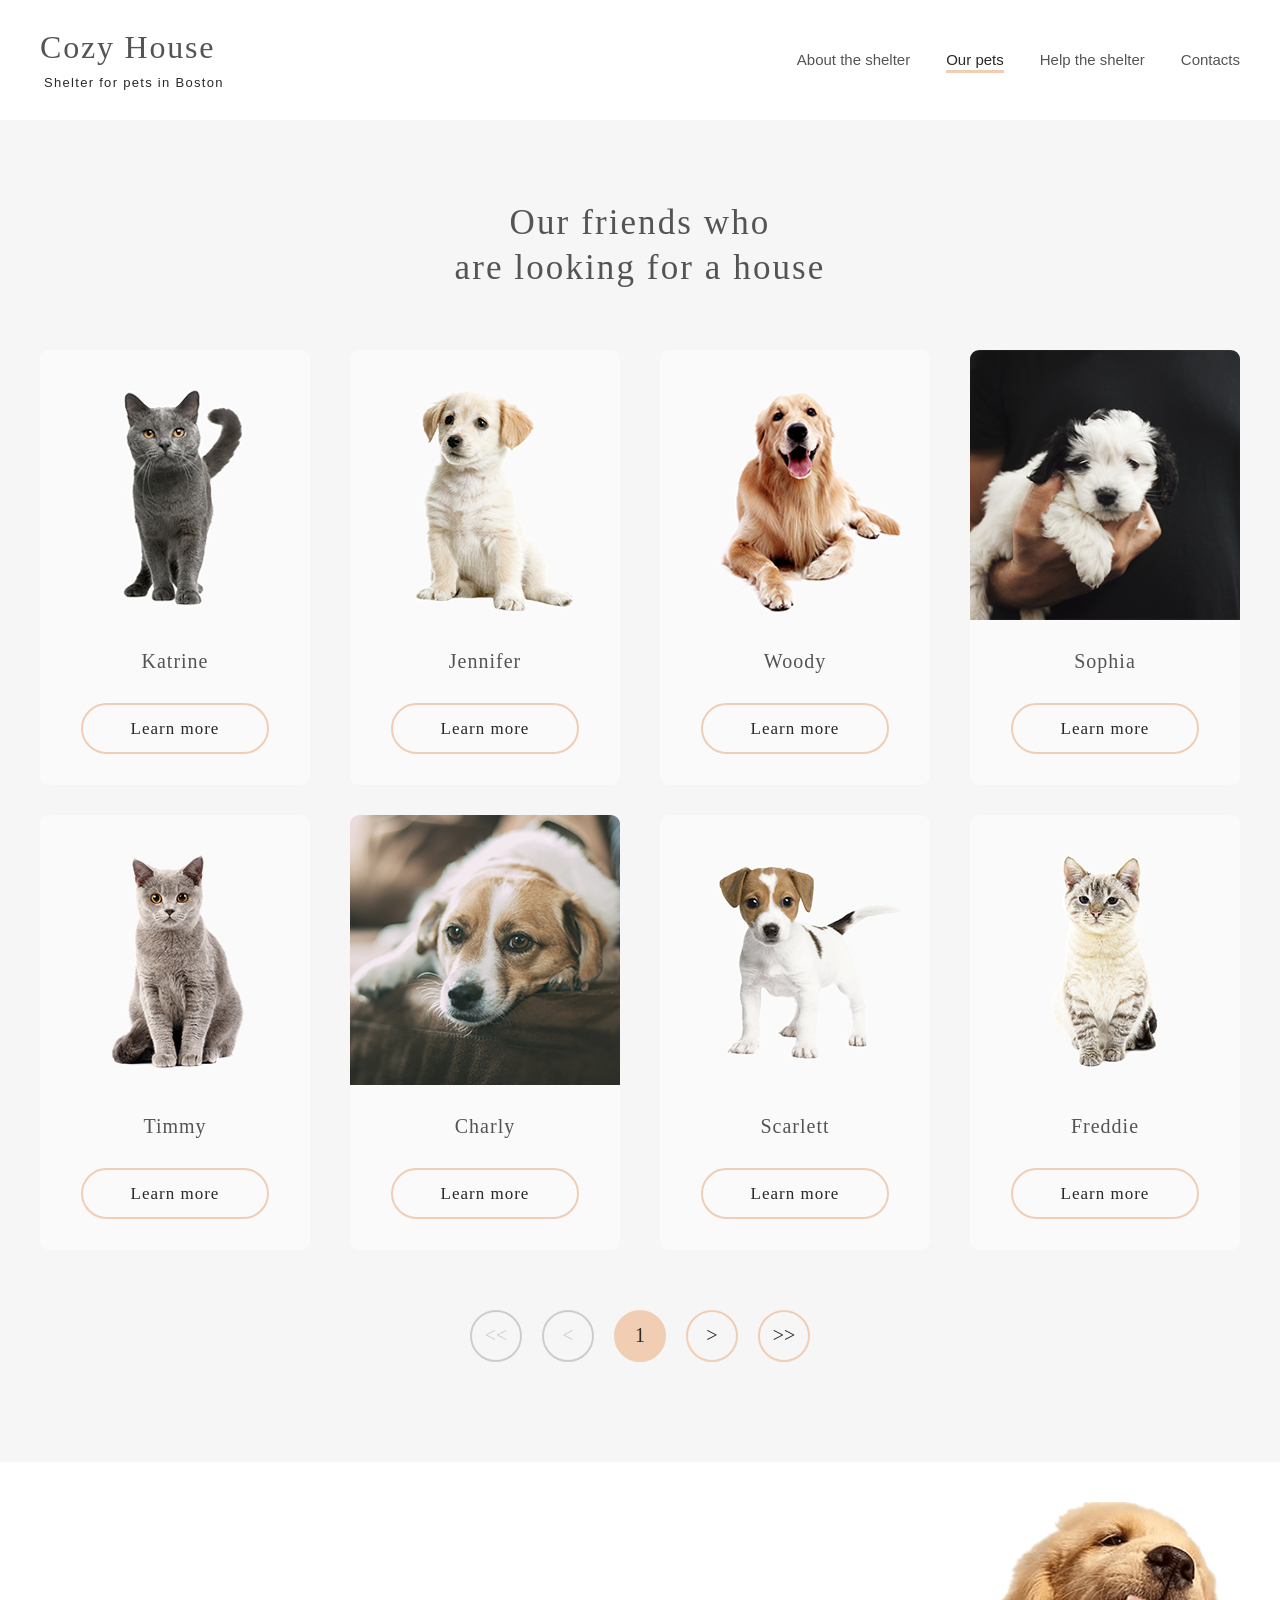
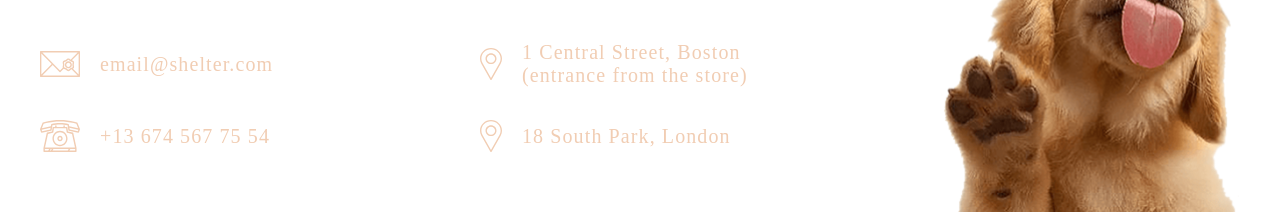
==== shelter/pages/pets/index.html @ 7b1812f6 "feat: add responsive for mobile devices" ====
<!DOCTYPE html>
<html lang="en">
	<head>
		<title>Our Pets</title>
		<meta charset="UTF-8" />
		<meta http-equiv="X-UA-Compatible" content="IE=edge" />
		<meta name="viewport" content="width=device-width, initial-scale=1.0" />
		<link rel="stylesheet" href="../../css/pets.css" />
	</head>
	<body>
        <header class="header header_pets">
			<div class="wrapper">
                <a href="../main/" class="logo">
                    <h1 class="logo__title logo__title_dark">Cozy House</h1>
                    <span class="logo__subtitle logo__subtitle_dark">Shelter for pets in Boston</span>
                </a>
				<nav class="header__navigation">
                    <div class="hamburger">
						<button type="button" class="hamburger__button hamburger__button_dark">
							<span></span>
						</button>
                    </div>
					<ul class="navigation">
						<li class="navigation__item navigation__item_dark">
							<a href="../main/">About the shelter</a>
						</li>
						<li class="navigation__item navigation__item_dark-active">
                            <a href="#">Our pets</a>
                        </li>
						<li class="navigation__item navigation__item_dark">
							<a href="../main/#help">Help the shelter</a>
						</li>
						<li class="navigation__item navigation__item_dark">
                            <a href="#footer">Contacts</a>
                        </li>
					</ul>
				</nav>
			</div>
		</header>
        <section id="our-friends" class="our-friends">
			<div class="wrapper">
				<h3>
					Our friends who are&nbsplooking for a house
				</h3>
				<div class="our-friends__cards">
                    <div class="pet-card">
                        <img
                            src="../../assets/images/pets-katrine.png"
                            class="pet-card__image"
                            alt="pet card image"
                        />
                        <span class="pet-card__name">Katrine</span>
                        <button type="button" class="button button_secondary button_pet-card">
                            Learn more
                        </button>
                    </div>
                    <div class="pet-card">
                        <img src="../../assets/images/pets-jennifer.png""
                        class="pet-card__image" alt="pet card image">
                        <span class="pet-card__name">Jennifer</span>
                        <button type="button" class="button button_secondary button_pet-card">
                            Learn more
                        </button>
                    </div>
                    <div class="pet-card">
                        <img
                            src="../../assets/images/pets-woody.png"
                            class="pet-card__image"
                            alt="pet card image"
                        />
                        <span class="pet-card__name">Woody</span>
                        <button type="button" class="button button_secondary button_pet-card">
                            Learn more
                        </button>
                    </div>
                    <div class="pet-card">
                        <img
                            src="../../assets/images/pets-sophia.png"
                            class="pet-card__image"
                            alt="pet card image"
                        />
                        <span class="pet-card__name">Sophia</span>
                        <button type="button" class="button button_secondary button_pet-card">
                            Learn more
                        </button>
                    </div>
                    <div class="pet-card">
                        <img
                            src="../../assets/images/pets-timmy.png"
                            class="pet-card__image"
                            alt="pet card image"
                        />
                        <span class="pet-card__name">Timmy</span>
                        <button type="button" class="button button_secondary button_pet-card">
                            Learn more
                        </button>
                    </div>
                    <div class="pet-card">
                        <img
                            src="../../assets/images/pets-charly.png"
                            class="pet-card__image"
                            alt="pet card image"
                        />
                        <span class="pet-card__name">Charly</span>
                        <button type="button" class="button button_secondary button_pet-card">
                            Learn more
                        </button>
                    </div>
                    <div class="pet-card">
                        <img
                            src="../../assets/images/pets-scarlet.png"
                            class="pet-card__image"
                            alt="pet card image"
                        />
                        <span class="pet-card__name">Scarlett</span>
                        <button type="button" class="button button_secondary button_pet-card">
                            Learn more
                        </button>
                    </div>
                    <div class="pet-card">
                        <img
                            src="../../assets/images/pets-freddie.png"
                            class="pet-card__image"
                            alt="pet card image"
                        />
                        <span class="pet-card__name">Freddie</span>
                        <button type="button" class="button button_secondary button_pet-card">
                            Learn more
                        </button>
                    </div>
                </div>
                <nav class="paginator">
                    <ul class="paginator__list">
                        <li class="paginator__item">
                            <button type="button" class="button-paginator button-paginator__disabled">
                                <span class="button-paginator__inner-text">
                                    <<
                                </span>
                            </button>
                        </li>
                        <li class="paginator__item">
                            <button type="button" class="button-paginator button-paginator__disabled">
                                <span class="button-paginator__inner-text">
                                    <
                                </span>
                            </button>
                        </li>
                        <li class="paginator__item">
                            <button type="button" class="button-paginator button-paginator__active">
                                <span class="button-paginator__inner-text">
                                    1
                                </span>
                            </button>
                        </li>
                        <li class="paginator__item">
                            <button type="button" class="button-paginator">
                                <span class="button-paginator__inner-text">
                                    >
                                </span>
                            </button>
                        </li>
                        <li class="paginator__item">
                            <button type="button" class="button-paginator">
                                <span class="button-paginator__inner-text">
                                    >>
                                </span>
                            </button>
                        </li>   
                    </ul>
                </nav>
			</div>
		</section>
        <footer id="footer" class="footer">
			<div class="wrapper">
				<div class="footer__content">
                    <div class="info-block info-block_contacts">
                        <span class="info-block__title">For questions and suggestions</span>
                        <div class="info-block__item">
                            <a href="mailto:email@shelter.com">
                                <img
                                    src="../../assets/icons/icon-email.svg"
                                    alt="email icon"
                                    class="info-block__icon"
                                />
                                <span class="info-block__label">email@shelter.com</span>
                            </a>
                        </div>
                        <div class="info-block__item">
                            <a href="tel:+136745677554">
                                <img
                                    src="../../assets/icons/icon-phone.svg"
                                    alt="phone icon"
                                    class="info-block__icon"
                                />
                                <span class="info-block__label">+13 674 567 75 54</span>
                            </a>
                        </div>
                    </div>
                    <div class="info-block info-block_locations">
                        <span class="info-block__title">We are waiting for your visit</span>
                        <div class="info-block__item">
                            <a
                                href="http://maps.google.com/?q=1200 Pennsylvania Ave SE, Washington, District of Columbia, 20003"
                                target="_blank"
                                rel="noopener noreferrer"
                            >
                                <img
                                    src="../../assets/icons/icon-marker.svg"
                                    alt="marker icon"
                                    class="info-block__icon"
                                />
                                <span class="info-block__label"
                                    >1 Central Street, Boston (entrance from the store)</span
                                >
                            </a>
                        </div>
                        <div class="info-block__item">
                            <a
                                href="http://maps.google.com/?q=1200 Pennsylvania Ave SE, Washington, District of Columbia, 20003"
                                target="_blank"
                                rel="noopener noreferrer"
                            >
                                <img
                                    src="../../assets/icons/icon-marker.svg"
                                    alt="marker icon"
                                    class="info-block__icon"
                                />
                                <span class="info-block__label">18 South Park, London</span>
                            </a>
                        </div>
                    </div>
                </div>
				<img
					src="../../assets/images/footer-puppy.png"
					alt="pet image"
					class="footer__image"
				/>
			</div>
		</footer>
    </body>
</html>
---- shelter/css/pets.css ----
@import url("http://fonts.cdnfonts.com/css/georgia");
@import url("http://fonts.cdnfonts.com/css/arial");
html {
  line-height: 1.15;
  -webkit-text-size-adjust: 100%;
}

body {
  margin: 0;
  font-weight: 400;
}

main {
  display: block;
}

footer, section, header {
  margin: 0 auto;
}

h1 {
  font-size: 2em;
  margin: 0.67em 0;
  margin: 0;
}

h2, h3, h4, h5, h6, p {
  margin: 0;
}

hr {
  -webkit-box-sizing: content-box;
          box-sizing: content-box;
  height: 0;
  overflow: visible;
}

pre {
  font-family: monospace, monospace;
  font-size: 1em;
}

a {
  background-color: transparent;
  text-decoration: none;
}

abbr[title] {
  border-bottom: none;
  text-decoration: underline;
  -webkit-text-decoration: underline dotted;
          text-decoration: underline dotted;
}

b, strong {
  font-weight: bolder;
}

code, kbd, samp {
  font-family: monospace, monospace;
  font-size: 1em;
}

small {
  font-size: 80%;
}

sub, sup {
  font-size: 75%;
  line-height: 0;
  position: relative;
  vertical-align: baseline;
}

sub {
  bottom: -0.25em;
}

sup {
  top: -0.5em;
}

img {
  border-style: none;
}

button, input, optgroup, select, textarea {
  font-family: inherit;
  font-size: 100%;
  line-height: 1.15;
  margin: 0;
  white-space: nowrap;
  text-align: center;
}

button, input {
  overflow: visible;
}

button, select {
  text-transform: none;
}

button, [type=button], [type=reset], [type=submit] {
  -webkit-appearance: button;
}

button::-moz-focus-inner, [type=button]::-moz-focus-inner, [type=reset]::-moz-focus-inner, [type=submit]::-moz-focus-inner {
  border-style: none;
  padding: 0;
}

button:-moz-focusring, [type=button]:-moz-focusring, [type=reset]:-moz-focusring, [type=submit]:-moz-focusring {
  outline: 1px dotted ButtonText;
}

fieldset {
  padding: 0.35em 0.75em 0.625em;
}

legend {
  -webkit-box-sizing: border-box;
          box-sizing: border-box;
  color: inherit;
  display: table;
  max-width: 100%;
  padding: 0;
  white-space: normal;
}

progress {
  vertical-align: baseline;
}

textarea {
  overflow: auto;
}

[type=checkbox], [type=radio] {
  -webkit-box-sizing: border-box;
          box-sizing: border-box;
  padding: 0;
}

[type=number]::-webkit-inner-spin-button, [type=number]::-webkit-outer-spin-button {
  height: auto;
}

[type=search] {
  -webkit-appearance: textfield;
  outline-offset: -2px;
}

[type=search]::-webkit-search-decoration {
  -webkit-appearance: none;
}

::-webkit-file-upload-button {
  -webkit-appearance: button;
  font: inherit;
}

details {
  display: block;
}

summary {
  display: list-item;
}

template, [hidden] {
  display: none;
}

html {
  font-size: 10px;
  scroll-behavior: smooth;
}

.hidden {
  display: none;
}

.wrapper {
  position: relative;
  max-width: 1200px;
  margin: 0 auto;
}

.navigation {
  list-style: none;
  display: -webkit-box;
  display: -ms-flexbox;
  display: flex;
  gap: 36px;
  padding-left: 0px;
  -webkit-transition: 100ms all ease-in-out;
  transition: 100ms all ease-in-out;
}

@media (min-width: 768px) and (max-width: 1279px) {
  .navigation {
    padding-right: 30px;
  }
}

@media (max-width: 767px) {
  .navigation {
    display: none;
  }
}

.navigation__item a {
  font-family: Arial, sans-serif;
  font-size: 1.5rem;
  line-height: 220%;
  color: #CDCDCD;
  cursor: pointer;
  -webkit-transition: 100ms all ease-in-out;
  transition: 100ms all ease-in-out;
}

@media (max-width: 767px) {
  .navigation__item a {
    font-size: 3.2rem;
    line-height: 5.1rem;
  }
}

.navigation__item a:hover {
  color: #FAFAFA;
}

.navigation__item_dark a {
  line-height: 170%;
  color: #545454;
}

.navigation__item_dark a:hover {
  color: #292929;
}

.navigation__item_active a {
  color: #FAFAFA;
}

.navigation__item_active a:hover {
  color: #FAFAFA;
}

.navigation__item_active a::after {
  content: '';
  display: block;
  margin-top: -3px;
  height: 3px;
  width: 100%;
  background-color: #F1CDB3;
}

.navigation__item_dark-active a {
  line-height: 170%;
  color: #292929;
}

.navigation__item_dark-active a:hover {
  color: #292929;
}

.navigation__item_dark-active a::after {
  content: '';
  display: block;
  margin-top: -3px;
  height: 3px;
  width: 100%;
  background-color: #F1CDB3;
}

.hamburger {
  height: 100%;
  padding-right: 53px;
  display: none;
}

@media (max-width: 767px) {
  .hamburger {
    display: -webkit-box;
    display: -ms-flexbox;
    display: flex;
    -webkit-box-align: center;
        -ms-flex-align: center;
            align-items: center;
  }
}

.hamburger__button {
  position: relative;
  width: 30px;
  height: 30px;
  padding: 0;
  border: none;
  background: none;
  outline: none;
}

.hamburger__button span {
  position: absolute;
  display: block;
  width: 30px;
  height: 2px;
  top: 14px;
  background-color: #F1CDB3;
  -webkit-transition: all 0.45s ease-in-out;
  transition: all 0.45s ease-in-out;
}

.hamburger__button span::before {
  content: '';
  position: absolute;
  top: -10px;
  display: block;
  width: 30px;
  height: 2px;
  background-color: #F1CDB3;
  -webkit-transition: all 0.45s ease-in-out;
  transition: all 0.45s ease-in-out;
}

.hamburger__button span::after {
  content: '';
  position: absolute;
  top: 10px;
  display: block;
  width: 30px;
  height: 2px;
  background-color: #F1CDB3;
  -webkit-transition: all 0.45s ease-in-out;
  transition: all 0.45s ease-in-out;
}

.hamburger__button_dark span {
  background-color: #000000;
}

.hamburger__button_dark span::before {
  background-color: #000000;
}

.hamburger__button_dark span::after {
  background-color: #000000;
}

.hamburger__menu {
  position: absolute;
  width: 100%;
}

.hamburger__menu-list {
  list-style: none;
}

.menu_active {
  display: -webkit-box;
  display: -ms-flexbox;
  display: flex;
  -webkit-box-orient: horizontal;
  -webkit-box-direction: normal;
      -ms-flex-direction: row;
          flex-direction: row;
  -webkit-box-pack: start;
      -ms-flex-pack: start;
          justify-content: start;
  -webkit-box-align: center;
      -ms-flex-align: center;
          align-items: center;
  gap: 40px;
  position: fixed;
  z-index: -1;
  right: 0;
  top: 0;
  width: 320px;
  height: 823px;
  margin: 0;
  background-color: #292929;
}

.menu_active .hamburger__button {
  -webkit-transform: rotate(90deg);
          transform: rotate(90deg);
}

.logo {
  display: block;
  cursor: pointer;
}

@media (min-width: 768px) and (max-width: 1279px) {
  .logo {
    padding-left: 30px;
  }
}

@media (max-width: 767px) {
  .logo {
    padding-left: 10px;
  }
}

.logo__title {
  display: block;
  font-weight: 400;
  font-family: Georgia, serif;
  font-size: 3.2rem;
  line-height: 110%;
  letter-spacing: 0.18rem;
  color: #F1CDB3;
}

.logo__title_dark {
  color: #545454;
}

.logo__subtitle {
  display: block;
  font-family: Arial, sans-serif;
  font-size: 1.3rem;
  line-height: 1.5rem;
  letter-spacing: 0.13rem;
  color: #FFFFFF;
  margin-top: 10px;
  margin-left: 4px;
}

.logo__subtitle_dark {
  color: #292929;
}

.button {
  display: inline-block;
  padding: 15px 45px;
  text-align: center;
  border-radius: 100px;
  border: none;
  cursor: pointer;
  font-family: Georgia, serif;
  font-size: 1.7rem;
  line-height: 130%;
  letter-spacing: 0.1rem;
  -webkit-transition: 100ms all ease-in-out;
  transition: 100ms all ease-in-out;
}

.button_primary {
  background: #F1CDB3;
  color: #292929;
}

.button_primary:hover {
  background: #FDDCC4;
}

.button_secondary {
  border: 2px solid #F1CDB3;
  background: none;
  color: #292929;
}

.button_secondary:hover {
  border-color: #FDDCC4;
  background-color: #FDDCC4;
}

h2 {
  font-family: Georgia, serif;
  font-weight: 400;
  font-size: 4.4rem;
  line-height: 5.7rem;
  color: #FFFFFF;
}

@media (max-width: 767px) {
  h2 {
    font-size: 2.5rem;
    line-height: 3.2rem;
    text-align: center;
    letter-spacing: 0.15rem;
  }
}

h3 {
  font-family: Georgia, serif;
  font-weight: 400;
  font-size: 3.5rem;
  line-height: 4.5rem;
  letter-spacing: 0.21rem;
  color: #545454;
}

@media (max-width: 767px) {
  h3 {
    font-size: 2.5rem;
    line-height: 3.2rem;
    text-align: center;
    letter-spacing: 0.15rem;
  }
}

h4 {
  font-family: Georgia, serif;
  font-weight: 400;
  font-size: 2rem;
  line-height: 2.3rem;
  letter-spacing: 0.1rem;
  color: #545454;
}

@media (max-width: 767px) {
  h4 {
    font-size: 1.5rem;
    line-height: 1.7rem;
    letter-spacing: 0.09rem;
  }
}

h5 {
  font-family: Georgia, serif;
  font-weight: 400;
  font-size: 1.5rem;
  line-height: 1.7rem;
  letter-spacing: 0.09rem;
  color: #545454;
}

@media (max-width: 767px) {
  h5 {
    font-size: 1.3rem;
    text-align: center;
    line-height: 2.5rem;
  }
}

.header {
  z-index: 10;
  margin: 0 auto;
}

.header .wrapper {
  display: -webkit-box;
  display: -ms-flexbox;
  display: flex;
  -webkit-box-pack: justify;
      -ms-flex-pack: justify;
          justify-content: space-between;
}

.menu_active .logo {
  display: none;
}

.menu_active .logo_mobile-menu {
  display: block;
}

.pet-card {
  height: 435px;
  overflow: hidden;
  background-color: #FAFAFA;
  border-radius: 9px;
  display: -webkit-box;
  display: -ms-flexbox;
  display: flex;
  -webkit-box-orient: vertical;
  -webkit-box-direction: normal;
      -ms-flex-direction: column;
          flex-direction: column;
  -webkit-box-align: center;
      -ms-flex-align: center;
          align-items: center;
  gap: 30px;
  cursor: pointer;
  -webkit-transition: 100ms all ease-in-out;
  transition: 100ms all ease-in-out;
}

@media (max-width: 767px) {
  .pet-card {
    -ms-flex-preferred-size: 100%;
        flex-basis: 100%;
  }
}

.pet-card:hover {
  -webkit-box-shadow: 0 2px 35px 14px rgba(13, 13, 13, 0.04);
          box-shadow: 0 2px 35px 14px rgba(13, 13, 13, 0.04);
  background-color: #FFFFFF;
}

.pet-card:hover .button {
  border-color: #FDDCC4;
  background-color: #FDDCC4;
}

.pet-card__image {
  width: 270px;
  height: 270px;
}

.pet-card__name {
  font-family: Georgia, serif;
  font-size: 2rem;
  line-height: 2.3rem;
  letter-spacing: 0.1rem;
  color: #545454;
}

.button_pet-card {
  width: 188px;
  line-height: 100%;
}

.paginator {
  padding-top: 60px;
  margin-left: -40px;
}

@media (min-width: 768px) and (max-width: 1279px) {
  .paginator {
    padding-top: 40px;
  }
}

@media (max-width: 767px) {
  .paginator {
    padding-top: 42px;
  }
}

.paginator__list {
  list-style: none;
  display: -webkit-box;
  display: -ms-flexbox;
  display: flex;
  gap: 20px;
  margin: 0;
}

@media (max-width: 767px) {
  .paginator__list {
    gap: 10px;
  }
}

.paginator__item {
  padding: 0;
}

.button-paginator {
  margin: auto 0;
  cursor: pointer;
  width: 52px;
  height: 52px;
  background: none;
  border: 2px solid #F1CDB3;
  border-radius: 50%;
  -webkit-transition: 100ms all ease-in-out;
  transition: 100ms all ease-in-out;
}

.button-paginator .button-paginator__inner-text {
  font-family: Georgia, serif;
  font-size: 2rem;
  line-height: 85%;
  text-align: center;
  color: #292929;
}

.button-paginator:hover {
  border-color: #FDDCC4;
  background-color: #FDDCC4;
}

.button-paginator__active {
  pointer-events: none;
  background-color: #F1CDB3;
}

.button-paginator__disabled {
  pointer-events: none;
  border-color: #CDCDCD;
}

.button-paginator__disabled .button-paginator__inner-text {
  color: #CDCDCD;
}

.footer {
  background-image: url("../../assets/images/footer-gradient-background.jpg");
  background-repeat: no-repeat;
  background-size: 100% 100%;
}

.footer .wrapper {
  padding-top: 40px;
  display: -webkit-box;
  display: -ms-flexbox;
  display: flex;
  -webkit-box-pack: justify;
      -ms-flex-pack: justify;
          justify-content: space-between;
}

@media (min-width: 768px) and (max-width: 1279px) {
  .footer .wrapper {
    padding-top: 15px;
    -webkit-box-orient: vertical;
    -webkit-box-direction: normal;
        -ms-flex-direction: column;
            flex-direction: column;
    -webkit-box-align: center;
        -ms-flex-align: center;
            align-items: center;
    gap: 65px;
  }
}

@media (max-width: 767px) {
  .footer .wrapper {
    padding-top: 15px;
    -webkit-box-orient: vertical;
    -webkit-box-direction: normal;
        -ms-flex-direction: column;
            flex-direction: column;
    -webkit-box-align: center;
        -ms-flex-align: center;
            align-items: center;
    gap: 54px;
  }
}

.footer__content {
  display: -webkit-box;
  display: -ms-flexbox;
  display: flex;
  gap: 160px;
}

@media (min-width: 768px) and (max-width: 1279px) {
  .footer__content {
    gap: 7.81vw;
  }
}

@media (max-width: 767px) {
  .footer__content {
    -webkit-box-orient: vertical;
    -webkit-box-direction: normal;
        -ms-flex-direction: column;
            flex-direction: column;
    gap: 7.81vw;
  }
}

.info-block {
  height: 234px;
  width: 300px;
  display: -webkit-box;
  display: -ms-flexbox;
  display: flex;
  -webkit-box-orient: vertical;
  -webkit-box-direction: normal;
      -ms-flex-direction: column;
          flex-direction: column;
  -webkit-box-pack: justify;
      -ms-flex-pack: justify;
          justify-content: space-between;
  margin-top: 16px;
}

@media (max-width: 767px) {
  .info-block {
    -webkit-box-align: center;
        -ms-flex-align: center;
            align-items: center;
    height: 208px;
    width: 100%;
    margin-top: 15px;
  }
}

.info-block_contacts {
  width: 280px;
}

@media (max-width: 767px) {
  .info-block_contacts {
    width: 100%;
  }
}

@media (max-width: 767px) {
  .info-block_locations {
    -webkit-box-align: start;
        -ms-flex-align: start;
            align-items: flex-start;
    gap: 39px;
  }
}

@media (max-width: 767px) {
  .info-block_locations .info-block__item {
    padding: 0 10px;
  }
}

.info-block__title {
  font-family: Georgia, serif;
  font-size: 3.5rem;
  line-height: 4.5rem;
  letter-spacing: 0.2rem;
  color: #FFFFFF;
}

@media (max-width: 767px) {
  .info-block__title {
    padding: 0 25px;
    font-size: 2.5rem;
    line-height: 3.2rem;
    text-align: center;
    letter-spacing: 0.15rem;
  }
}

.info-block__item img {
  height: 32px;
}

.info-block__item a {
  display: -webkit-box;
  display: -ms-flexbox;
  display: flex;
  gap: 20px;
  -webkit-box-align: center;
      -ms-flex-align: center;
          align-items: center;
}

.info-block__label {
  font-family: Georgia, serif;
  font-size: 2rem;
  line-height: 2.3rem;
  letter-spacing: 0.11rem;
  color: #F1CDB3;
}

@media (max-width: 767px) {
  .info-block__label {
    max-width: 258.28px;
  }
}

.footer__image {
  width: 300px;
  height: 310px;
}

@media (max-width: 767px) {
  .footer__image {
    max-width: 300px;
    width: 81.25vw;
    max-height: 310px;
    height: 84.06vw;
  }
}

.header {
  position: -webkit-sticky;
  position: sticky;
  background-color: #FFFFFF;
  height: 120px;
  margin: 0 auto;
  top: 0;
  z-index: 10;
}

.header .wrapper {
  height: 100%;
  display: -webkit-box;
  display: -ms-flexbox;
  display: flex;
  -webkit-box-pack: justify;
      -ms-flex-pack: justify;
          justify-content: space-between;
  -webkit-box-align: center;
      -ms-flex-align: center;
          align-items: center;
}

.our-friends {
  padding: 80px 0 100px 0;
  background-color: #F6F6F6;
}

@media (min-width: 768px) and (max-width: 1279px) {
  .our-friends {
    padding: 80px 0 76px 0;
  }
}

@media (max-width: 767px) {
  .our-friends {
    padding: 42px 0;
  }
}

.our-friends .wrapper {
  display: -webkit-box;
  display: -ms-flexbox;
  display: flex;
  -webkit-box-orient: vertical;
  -webkit-box-direction: normal;
      -ms-flex-direction: column;
          flex-direction: column;
  -webkit-box-align: center;
      -ms-flex-align: center;
          align-items: center;
}

.our-friends h3 {
  max-width: 400px;
  text-align: center;
  max-height: 90px;
  margin-bottom: 60px;
}

@media (min-width: 768px) and (max-width: 1279px) {
  .our-friends h3 {
    margin-bottom: 30px;
  }
}

@media (max-width: 767px) {
  .our-friends h3 {
    max-width: 100%;
    padding: 0 3.13vw;
    margin-bottom: 42px;
  }
}

.our-friends__cards {
  display: -webkit-box;
  display: -ms-flexbox;
  display: flex;
  gap: 30px 40px;
  -ms-flex-wrap: wrap;
      flex-wrap: wrap;
  -webkit-box-pack: center;
      -ms-flex-pack: center;
          justify-content: center;
}

@media (min-width: 768px) and (max-width: 1279px) {
  .our-friends__cards {
    padding: 0 12.24vw;
    -webkit-column-gap: 5.21vw;
            column-gap: 5.21vw;
  }
  .our-friends__cards .pet-card:nth-last-child(-n+2) {
    display: none;
  }
}

@media (max-width: 767px) {
  .our-friends__cards .pet-card:nth-last-child(-n+5) {
    display: none;
  }
}
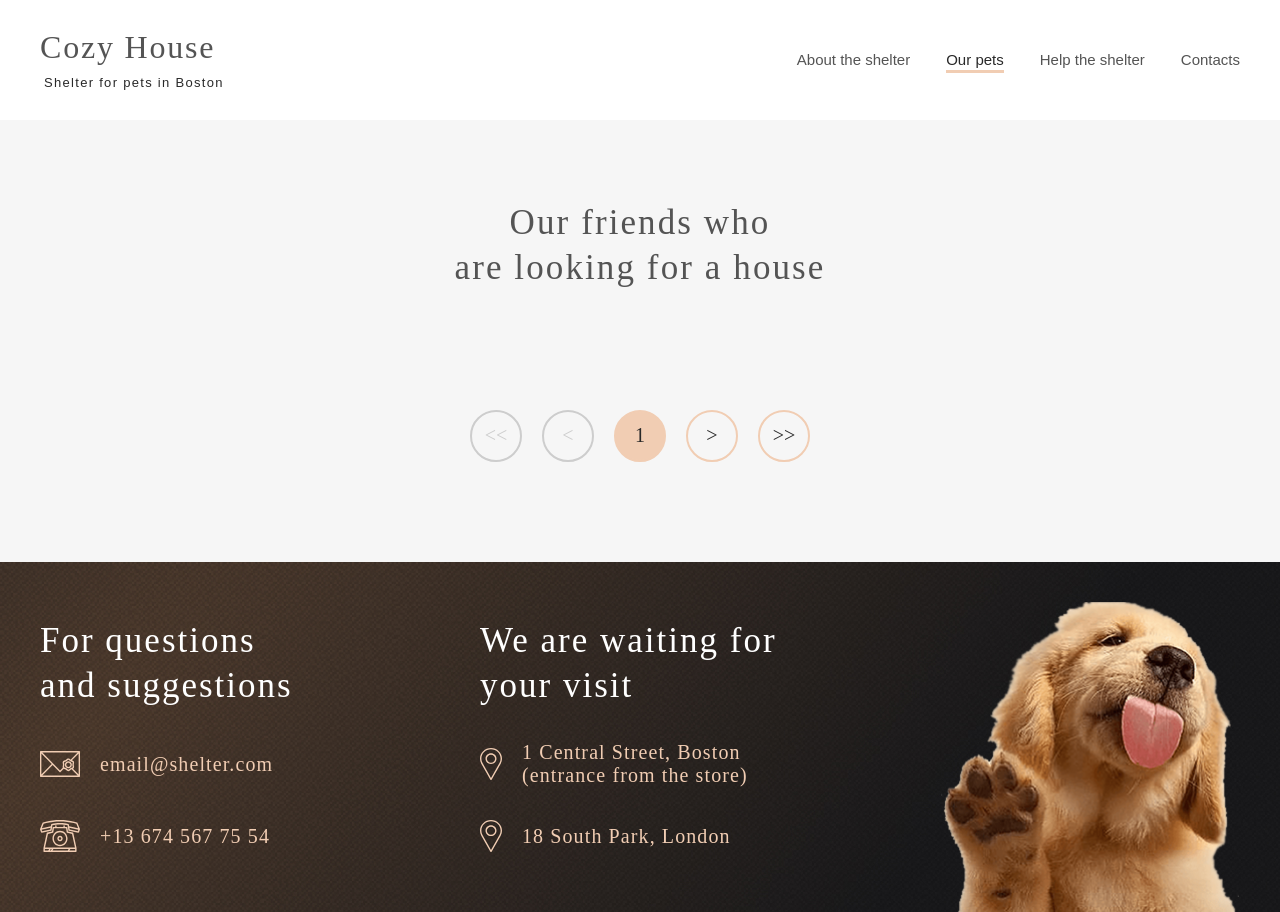
==== commit 7e398b10: "feat: add header and slider task's scripts" ====
--- a/shelter/pages/pets/index.html
+++ b/shelter/pages/pets/index.html
@@ -43,91 +43,6 @@
 					Our friends who are&nbsplooking for a house
 				</h3>
 				<div class="our-friends__cards">
-                    <div class="pet-card">
-                        <img
-                            src="../../assets/images/pets-katrine.png"
-                            class="pet-card__image"
-                            alt="pet card image"
-                        />
-                        <span class="pet-card__name">Katrine</span>
-                        <button type="button" class="button button_secondary button_pet-card">
-                            Learn more
-                        </button>
-                    </div>
-                    <div class="pet-card">
-                        <img src="../../assets/images/pets-jennifer.png""
-                        class="pet-card__image" alt="pet card image">
-                        <span class="pet-card__name">Jennifer</span>
-                        <button type="button" class="button button_secondary button_pet-card">
-                            Learn more
-                        </button>
-                    </div>
-                    <div class="pet-card">
-                        <img
-                            src="../../assets/images/pets-woody.png"
-                            class="pet-card__image"
-                            alt="pet card image"
-                        />
-                        <span class="pet-card__name">Woody</span>
-                        <button type="button" class="button button_secondary button_pet-card">
-                            Learn more
-                        </button>
-                    </div>
-                    <div class="pet-card">
-                        <img
-                            src="../../assets/images/pets-sophia.png"
-                            class="pet-card__image"
-                            alt="pet card image"
-                        />
-                        <span class="pet-card__name">Sophia</span>
-                        <button type="button" class="button button_secondary button_pet-card">
-                            Learn more
-                        </button>
-                    </div>
-                    <div class="pet-card">
-                        <img
-                            src="../../assets/images/pets-timmy.png"
-                            class="pet-card__image"
-                            alt="pet card image"
-                        />
-                        <span class="pet-card__name">Timmy</span>
-                        <button type="button" class="button button_secondary button_pet-card">
-                            Learn more
-                        </button>
-                    </div>
-                    <div class="pet-card">
-                        <img
-                            src="../../assets/images/pets-charly.png"
-                            class="pet-card__image"
-                            alt="pet card image"
-                        />
-                        <span class="pet-card__name">Charly</span>
-                        <button type="button" class="button button_secondary button_pet-card">
-                            Learn more
-                        </button>
-                    </div>
-                    <div class="pet-card">
-                        <img
-                            src="../../assets/images/pets-scarlet.png"
-                            class="pet-card__image"
-                            alt="pet card image"
-                        />
-                        <span class="pet-card__name">Scarlett</span>
-                        <button type="button" class="button button_secondary button_pet-card">
-                            Learn more
-                        </button>
-                    </div>
-                    <div class="pet-card">
-                        <img
-                            src="../../assets/images/pets-freddie.png"
-                            class="pet-card__image"
-                            alt="pet card image"
-                        />
-                        <span class="pet-card__name">Freddie</span>
-                        <button type="button" class="button button_secondary button_pet-card">
-                            Learn more
-                        </button>
-                    </div>
                 </div>
                 <nav class="paginator">
                     <ul class="paginator__list">
@@ -237,5 +152,7 @@
 				/>
 			</div>
 		</footer>
+
+        <script type="module" src="./script.js"></script>
     </body>
 </html>
--- a/shelter/css/pets.css
+++ b/shelter/css/pets.css
@@ -562,6 +562,7 @@
 
 .pet-card {
   height: 435px;
+  min-width: 270px;
   overflow: hidden;
   background-color: #FAFAFA;
   border-radius: 9px;
@@ -581,13 +582,6 @@
   transition: 100ms all ease-in-out;
 }
 
-@media (max-width: 767px) {
-  .pet-card {
-    -ms-flex-preferred-size: 100%;
-        flex-basis: 100%;
-  }
-}
-
 .pet-card:hover {
   -webkit-box-shadow: 0 2px 35px 14px rgba(13, 13, 13, 0.04);
           box-shadow: 0 2px 35px 14px rgba(13, 13, 13, 0.04);
@@ -693,7 +687,7 @@
 }
 
 .footer {
-  background-image: url("../../assets/images/footer-gradient-background.jpg");
+  background-image: url("../assets/images/footer-gradient-background.jpg");
   background-repeat: no-repeat;
   background-size: 100% 100%;
 }
@@ -969,6 +963,9 @@
 }
 
 @media (max-width: 767px) {
+  .our-friends__cards {
+    max-width: 300px;
+  }
   .our-friends__cards .pet-card:nth-last-child(-n+5) {
     display: none;
   }
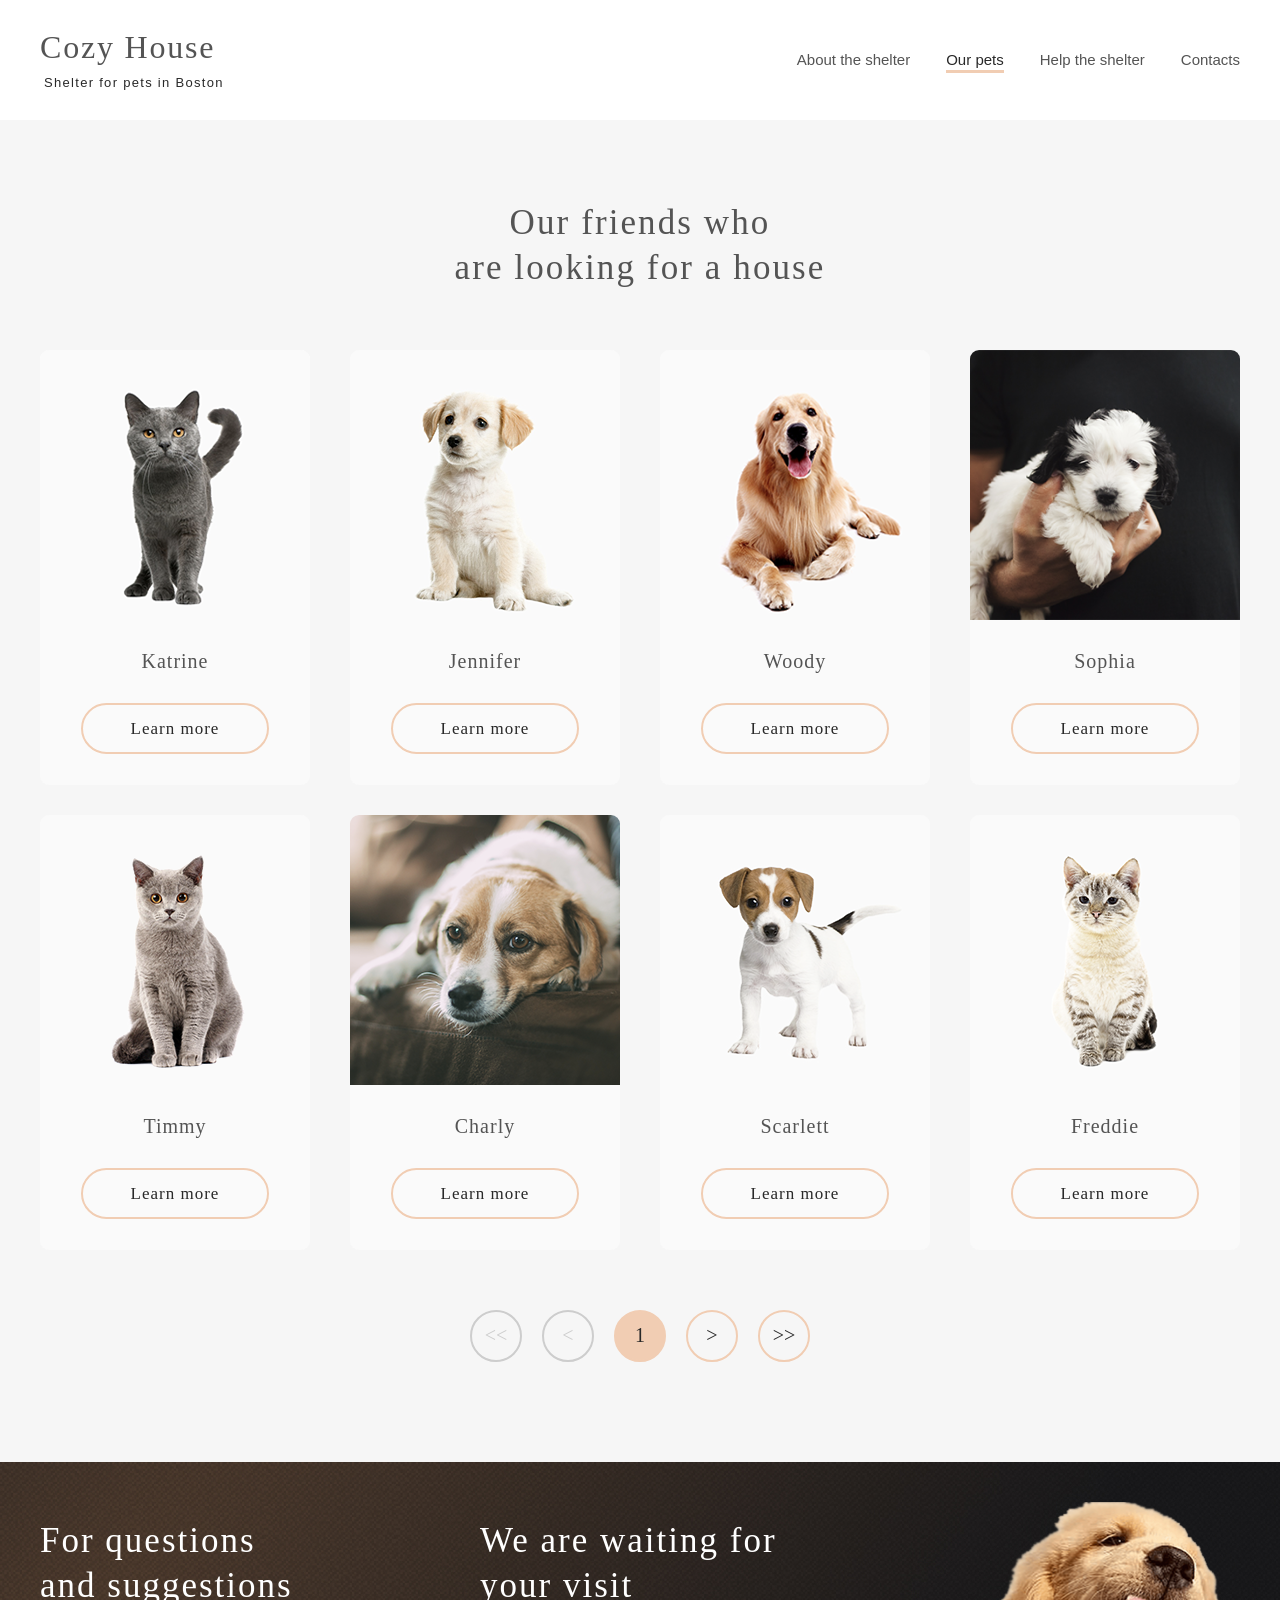
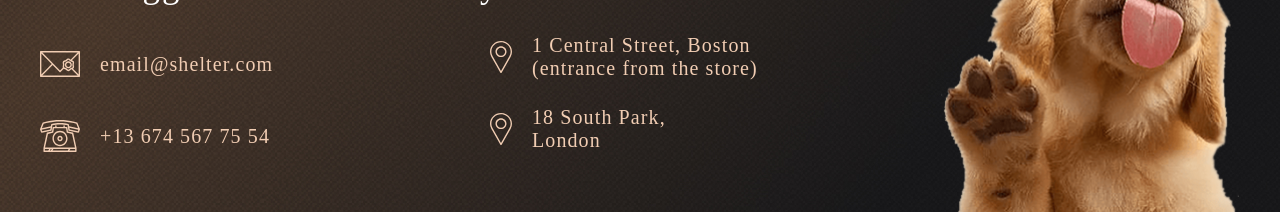
==== commit 43820b87: "feat: add modals to pets page" ====
--- a/shelter/pages/pets/index.html
+++ b/shelter/pages/pets/index.html
@@ -152,6 +152,16 @@
 				/>
 			</div>
 		</footer>
+        <div id="pet-modal" class="pet-modal hide">
+			<div class="pet-modal__overlay">
+				<div class="wrapper">
+					<button class="pet-modal__close-button" data-dismiss="modal">
+						<img src="../../assets/icons/icon-cross.svg" alt="cross icon">
+					</button>
+				</div>
+			</div>
+			<div class="wrapper wrapper_modal"></div>
+		</div>
 
         <script type="module" src="./script.js"></script>
     </body>
--- a/shelter/css/pets.css
+++ b/shelter/css/pets.css
@@ -177,7 +177,7 @@
   scroll-behavior: smooth;
 }
 
-.hidden {
+.hide {
   display: none;
 }
 
@@ -749,7 +749,7 @@
     -webkit-box-direction: normal;
         -ms-flex-direction: column;
             flex-direction: column;
-    gap: 7.81vw;
+    gap: 40px;
   }
 }
 
@@ -792,17 +792,16 @@
 
 @media (max-width: 767px) {
   .info-block_locations {
-    -webkit-box-align: start;
-        -ms-flex-align: start;
-            align-items: flex-start;
-    gap: 39px;
-  }
-}
-
-@media (max-width: 767px) {
-  .info-block_locations .info-block__item {
-    padding: 0 10px;
-  }
+    gap: 40px;
+  }
+}
+
+.info-block_locations .info-block__item {
+  padding: 0 10px;
+}
+
+.info-block_locations .info-block__item:last-child {
+  padding: 0px 42px 0px 10px;
 }
 
 .info-block__title {
@@ -863,6 +862,157 @@
     max-height: 310px;
     height: 84.06vw;
   }
+}
+
+.pet-modal {
+  position: fixed;
+  top: 0;
+  left: 0;
+  width: 100%;
+  height: 100%;
+  z-index: 100;
+  overflow: hidden;
+  -webkit-transition: all .18s ease-in-out;
+  transition: all .18s ease-in-out;
+}
+
+.pet-modal .pet-modal__overlay {
+  position: fixed;
+  width: 100%;
+  height: 100%;
+  z-index: 0;
+  background-color: rgba(0, 0, 0, 0.5);
+}
+
+.pet-modal .pet-modal__overlay:hover {
+  cursor: pointer;
+}
+
+.pet-modal .pet-modal__overlay:hover .pet-modal__close-button {
+  border-color: #FDDCC4;
+  background-color: #FDDCC4;
+}
+
+.pet-modal .wrapper {
+  position: relative;
+  width: 900px;
+  height: 500px;
+  top: 50%;
+  -webkit-transform: translateY(-50%);
+          transform: translateY(-50%);
+}
+
+.pet-modal .wrapper_modal {
+  -webkit-box-shadow: 0px 2px 35px 14px rgba(13, 13, 13, 0.04);
+          box-shadow: 0px 2px 35px 14px rgba(13, 13, 13, 0.04);
+}
+
+.pet-modal img {
+  height: 100%;
+}
+
+.content-wrapper {
+  display: -webkit-box;
+  display: -ms-flexbox;
+  display: flex;
+  border-radius: 9px;
+  max-height: 500px;
+  overflow: hidden;
+  background: #FAFAFA;
+}
+
+.pet-modal__image {
+  width: 500px;
+  height: 500px;
+}
+
+.pet-modal__content {
+  width: 351px;
+  padding: 50px 18px 88px 30px;
+}
+
+.pet-modal__name {
+  letter-spacing: 0.2rem;
+  color: #000000;
+}
+
+.pet-modal__type {
+  padding-top: 10px;
+  letter-spacing: 0.12rem;
+  color: #000000;
+}
+
+.pet-modal__description {
+  padding-top: 40px;
+  letter-spacing: 0.09rem;
+  color: #000000;
+}
+
+.pet-modal__list {
+  list-style: none;
+  margin: 0;
+  padding: 0;
+  padding-top: 40px;
+  display: -webkit-box;
+  display: -ms-flexbox;
+  display: flex;
+  -webkit-box-orient: vertical;
+  -webkit-box-direction: normal;
+      -ms-flex-direction: column;
+          flex-direction: column;
+  gap: 11px;
+}
+
+.pet-modal__list-item {
+  position: relative;
+  padding-left: 14px;
+  font-family: Georgia, serif;
+  font-size: 1.5rem;
+  line-height: 1.7rem;
+  letter-spacing: 0.08rem;
+  color: #000000;
+}
+
+.pet-modal__list-item strong {
+  letter-spacing: 0.22rem;
+}
+
+.pet-modal__list-item::before {
+  position: absolute;
+  left: 0px;
+  content: "\2022";
+  font-size: 1.5rem;
+  color: #F1CDB3;
+  display: inline-block;
+  width: 1.45rem;
+}
+
+.pet-modal__close-button {
+  position: absolute;
+  width: 52px;
+  height: 52px;
+  z-index: 150;
+  top: -54px;
+  left: 889px;
+  background: none;
+  border: 2px solid #F1CDB3;
+  border-radius: 50%;
+  cursor: pointer;
+  -webkit-transition: 100ms all ease-in-out;
+  transition: 100ms all ease-in-out;
+}
+
+.pet-modal__close-button img {
+  position: absolute;
+  left: 38.46%;
+  top: 38.46%;
+  width: 12px;
+  height: 12px;
+}
+
+.pet-modal__close-button:hover {
+  border-color: #FDDCC4;
+  background-color: #FDDCC4;
 }
 
 .header {
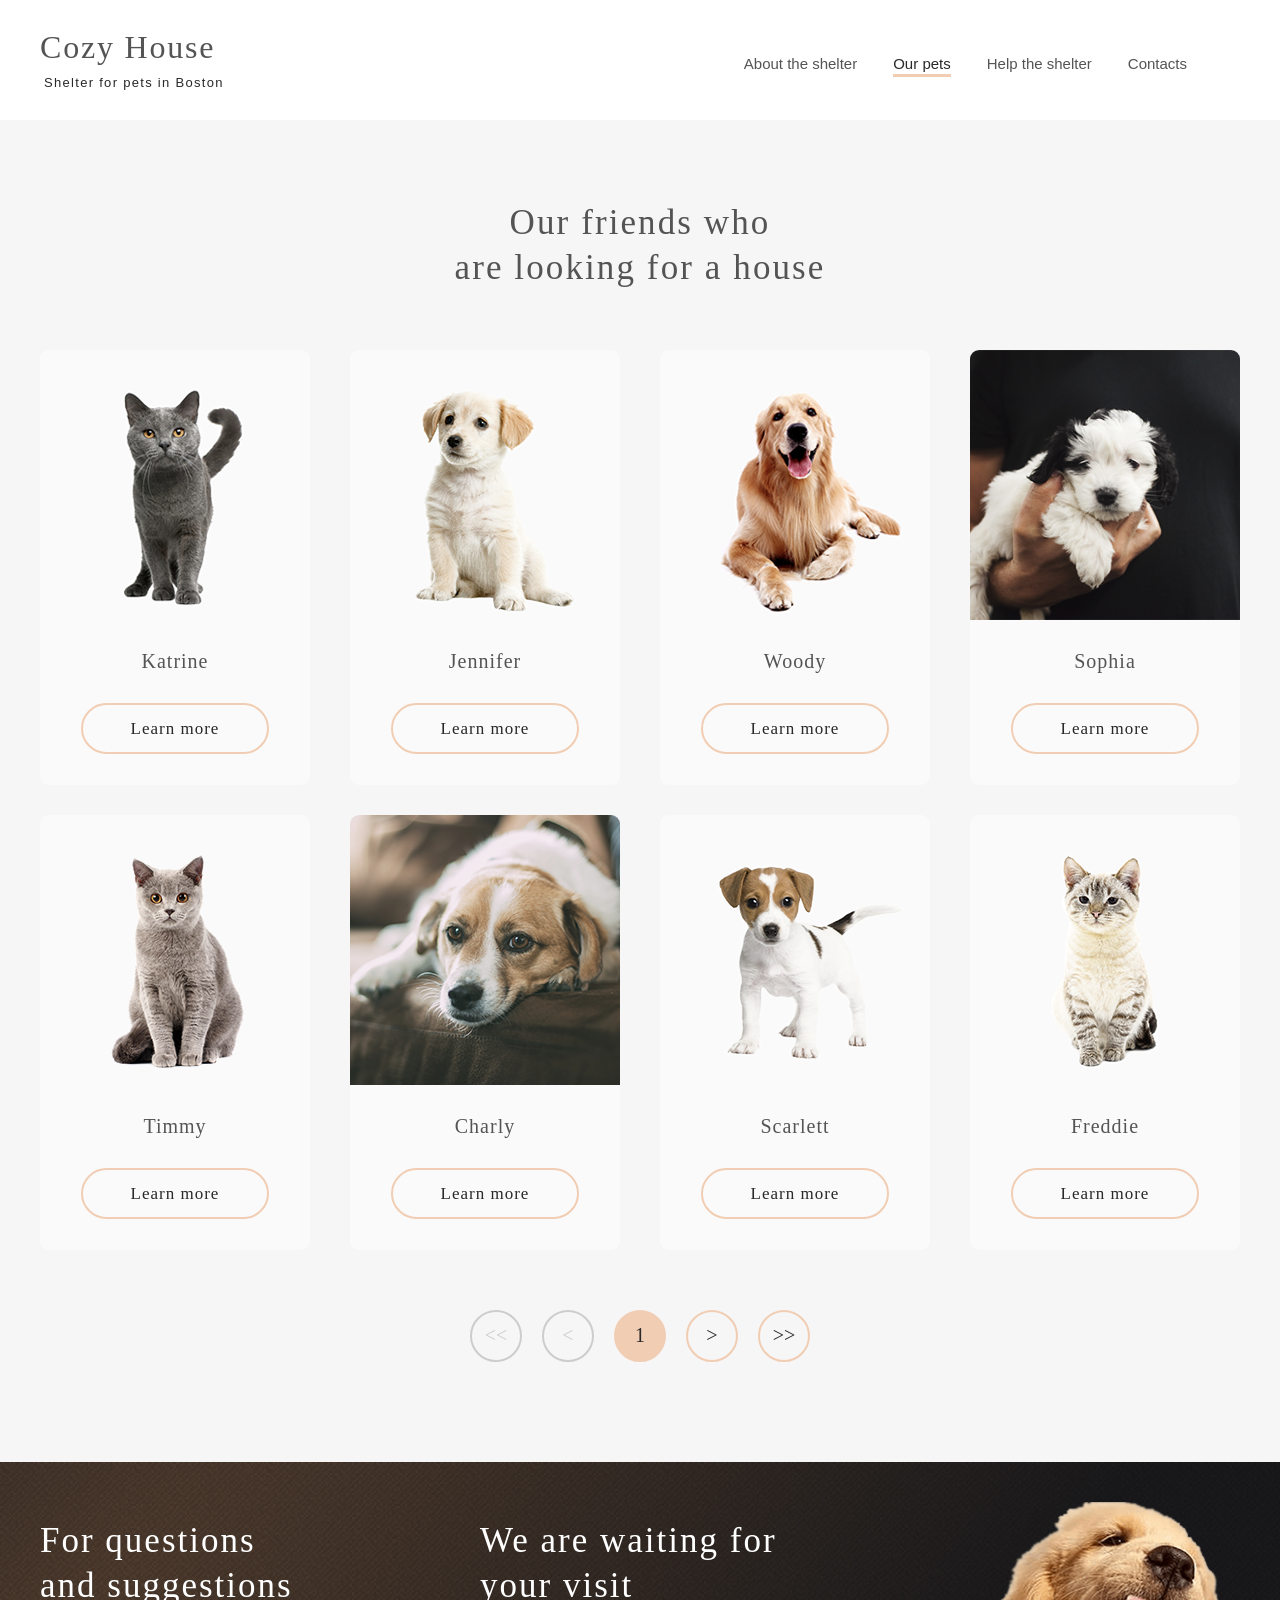
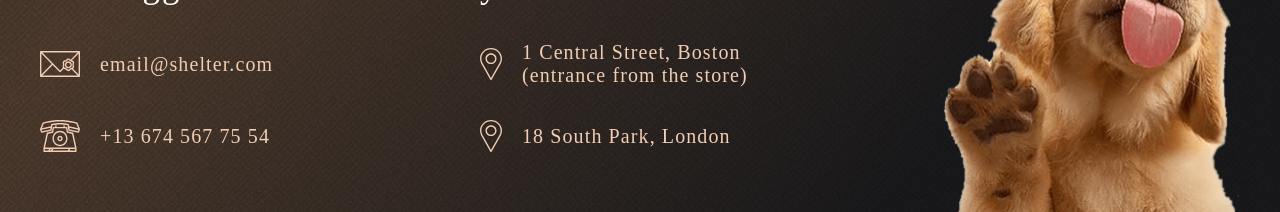
==== commit 222fb7a6: "feat: add hamburger menu script" ====
--- a/shelter/pages/pets/index.html
+++ b/shelter/pages/pets/index.html
@@ -16,24 +16,29 @@
                 </a>
 				<nav class="header__navigation">
                     <div class="hamburger">
-						<button type="button" class="hamburger__button hamburger__button_dark">
-							<span></span>
-						</button>
+                        <input type="checkbox" class="hamburger__button">
+						<div class="hamburger__line"></div>
+						<div class="hamburger__layout">
+							<a href="#" class="logo">
+								<h1 class="logo__title">Cozy House</h1>
+								<span class="logo__subtitle">Shelter for pets in Boston</span>
+							</a>
+						</div>
+                        <ul class="navigation">
+                            <li class="navigation__item navigation__item_dark">
+                                <a href="../main/">About the shelter</a>
+                            </li>
+                            <li class="navigation__item navigation__item_dark-active">
+                                <a href="#">Our pets</a>
+                            </li>
+                            <li class="navigation__item navigation__item_dark">
+                                <a href="../main/#help">Help the shelter</a>
+                            </li>
+                            <li class="navigation__item navigation__item_dark">
+                                <a href="#footer">Contacts</a>
+                            </li>
+                        </ul>
                     </div>
-					<ul class="navigation">
-						<li class="navigation__item navigation__item_dark">
-							<a href="../main/">About the shelter</a>
-						</li>
-						<li class="navigation__item navigation__item_dark-active">
-                            <a href="#">Our pets</a>
-                        </li>
-						<li class="navigation__item navigation__item_dark">
-							<a href="../main/#help">Help the shelter</a>
-						</li>
-						<li class="navigation__item navigation__item_dark">
-                            <a href="#footer">Contacts</a>
-                        </li>
-					</ul>
 				</nav>
 			</div>
 		</header>
--- a/shelter/css/pets.css
+++ b/shelter/css/pets.css
@@ -206,7 +206,25 @@
 
 @media (max-width: 767px) {
   .navigation {
-    display: none;
+    position: absolute;
+    opacity: 0;
+    top: 188px;
+    -webkit-transform: translateX(125px);
+            transform: translateX(125px);
+    z-index: 10;
+    -webkit-transition: all 0.4s ease;
+    transition: all 0.4s ease;
+    -webkit-box-orient: vertical;
+    -webkit-box-direction: normal;
+        -ms-flex-direction: column;
+            flex-direction: column;
+    font-size: 3.2rem;
+    line-height: 5.1rem;
+    width: -webkit-max-content;
+    width: -moz-max-content;
+    width: max-content;
+    gap: 40.5px;
+    text-align: center;
   }
 }
 
@@ -222,6 +240,7 @@
 
 @media (max-width: 767px) {
   .navigation__item a {
+    display: inline-block;
     font-size: 3.2rem;
     line-height: 5.1rem;
   }
@@ -231,13 +250,24 @@
   color: #FAFAFA;
 }
 
-.navigation__item_dark a {
-  line-height: 170%;
-  color: #545454;
-}
-
-.navigation__item_dark a:hover {
-  color: #292929;
+@media (min-width: 1280px) {
+  .navigation__item_dark a {
+    line-height: 170%;
+    color: #545454;
+  }
+  .navigation__item_dark a:hover {
+    color: #292929;
+  }
+}
+
+@media (min-width: 768px) and (max-width: 1279px) {
+  .navigation__item_dark a {
+    line-height: 170%;
+    color: #545454;
+  }
+  .navigation__item_dark a:hover {
+    color: #292929;
+  }
 }
 
 .navigation__item_active a {
@@ -257,42 +287,69 @@
   background-color: #F1CDB3;
 }
 
-.navigation__item_dark-active a {
-  line-height: 170%;
-  color: #292929;
-}
-
-.navigation__item_dark-active a:hover {
-  color: #292929;
-}
-
-.navigation__item_dark-active a::after {
-  content: '';
-  display: block;
-  margin-top: -3px;
-  height: 3px;
-  width: 100%;
-  background-color: #F1CDB3;
+@media (min-width: 1280px) {
+  .navigation__item_dark-active a {
+    line-height: 170%;
+    color: #292929;
+  }
+  .navigation__item_dark-active a:hover {
+    color: #292929;
+  }
+  .navigation__item_dark-active a::after {
+    content: '';
+    display: block;
+    margin-top: -3px;
+    height: 3px;
+    width: 100%;
+    background-color: #F1CDB3;
+  }
+}
+
+@media (min-width: 768px) and (max-width: 1279px) {
+  .navigation__item_dark-active a {
+    line-height: 170%;
+    color: #292929;
+  }
+  .navigation__item_dark-active a:hover {
+    color: #292929;
+  }
+  .navigation__item_dark-active a::after {
+    content: '';
+    display: block;
+    margin-top: -3px;
+    height: 3px;
+    width: 100%;
+    background-color: #F1CDB3;
+  }
+}
+
+@media (max-width: 767px) {
+  .navigation__item_dark-active a {
+    color: #FAFAFA;
+  }
+  .navigation__item_dark-active a:hover {
+    color: #FAFAFA;
+  }
+  .navigation__item_dark-active a::after {
+    content: '';
+    display: block;
+    margin-top: -3px;
+    height: 3px;
+    width: 100%;
+    background-color: #F1CDB3;
+  }
 }
 
 .hamburger {
+  overflow: hidden;
+  position: relative;
   height: 100%;
   padding-right: 53px;
+  top: 4px;
+}
+
+.hamburger__button {
   display: none;
-}
-
-@media (max-width: 767px) {
-  .hamburger {
-    display: -webkit-box;
-    display: -ms-flexbox;
-    display: flex;
-    -webkit-box-align: center;
-        -ms-flex-align: center;
-            align-items: center;
-  }
-}
-
-.hamburger__button {
   position: relative;
   width: 30px;
   height: 30px;
@@ -300,52 +357,86 @@
   border: none;
   background: none;
   outline: none;
-}
-
-.hamburger__button span {
+  z-index: 5;
+  opacity: 0;
+}
+
+@media (max-width: 767px) {
+  .hamburger__button {
+    display: block;
+  }
+}
+
+.hamburger__layout {
+  display: none;
+  opacity: 0;
+  -webkit-transform: translateX(320px);
+          transform: translateX(320px);
   position: absolute;
-  display: block;
+  z-index: 1;
+  right: 0;
+  top: -49px;
+  width: 320px;
+  height: 100vh;
+  min-height: 823px;
+  margin: 0;
+  background-color: #292929;
+  -webkit-transition: all 0.4s ease;
+  transition: all 0.4s ease;
+}
+
+@media (max-width: 767px) {
+  .hamburger__layout {
+    display: block;
+  }
+}
+
+.hamburger__layout .logo {
+  padding-top: 30px;
+}
+
+.hamburger__line {
+  display: none;
+  position: absolute;
   width: 30px;
   height: 2px;
-  top: 14px;
+  top: 10px;
+  z-index: 10;
   background-color: #F1CDB3;
-  -webkit-transition: all 0.45s ease-in-out;
-  transition: all 0.45s ease-in-out;
-}
-
-.hamburger__button span::before {
+  -webkit-transition: all 0.4s ease;
+  transition: all 0.4s ease;
+}
+
+@media (max-width: 767px) {
+  .hamburger__line {
+    display: block;
+  }
+}
+
+.hamburger__line::before, .hamburger__line::after {
   content: '';
   position: absolute;
   top: -10px;
-  display: block;
   width: 30px;
   height: 2px;
   background-color: #F1CDB3;
-  -webkit-transition: all 0.45s ease-in-out;
-  transition: all 0.45s ease-in-out;
-}
-
-.hamburger__button span::after {
-  content: '';
-  position: absolute;
+  -webkit-transition: all 0.4s ease;
+  transition: all 0.4s ease;
+}
+
+.hamburger__line::after {
   top: 10px;
-  display: block;
-  width: 30px;
-  height: 2px;
-  background-color: #F1CDB3;
-  -webkit-transition: all 0.45s ease-in-out;
-  transition: all 0.45s ease-in-out;
-}
-
-.hamburger__button_dark span {
+}
+
+.hamburger__line_dark span {
   background-color: #000000;
 }
 
-.hamburger__button_dark span::before {
+.hamburger__line_dark span::before {
   background-color: #000000;
 }
 
-.hamburger__button_dark span::after {
+.hamburger__line_dark span::after {
   background-color: #000000;
 }
 
@@ -383,9 +474,25 @@
   background-color: #292929;
 }
 
-.menu_active .hamburger__button {
-  -webkit-transform: rotate(90deg);
-          transform: rotate(90deg);
+.header__navigation .hamburger__button:checked + .hamburger__line {
+  -webkit-transform: rotate(-90deg);
+          transform: rotate(-90deg);
+}
+
+.header__navigation .hamburger__button:checked ~ .hamburger__layout {
+  opacity: 1;
+  -webkit-transform: translateX(320px);
+          transform: translateX(320px);
+  -webkit-transform: translateX(0px);
+          transform: translateX(0px);
+}
+
+.header__navigation .hamburger__button:checked ~ .navigation {
+  opacity: 1;
+  -webkit-transform: translateX(125px);
+          transform: translateX(125px);
+  -webkit-transform: translateX(-202px);
+          transform: translateX(-202px);
 }
 
 .logo {
@@ -402,6 +509,8 @@
 @media (max-width: 767px) {
   .logo {
     padding-left: 10px;
+    -webkit-transition: all 0.4s ease;
+    transition: all 0.4s ease;
   }
 }
 
@@ -749,7 +858,7 @@
     -webkit-box-direction: normal;
         -ms-flex-direction: column;
             flex-direction: column;
-    gap: 40px;
+    gap: 25px;
   }
 }
 
@@ -794,14 +903,12 @@
   .info-block_locations {
     gap: 40px;
   }
-}
-
-.info-block_locations .info-block__item {
-  padding: 0 10px;
-}
-
-.info-block_locations .info-block__item:last-child {
-  padding: 0px 42px 0px 10px;
+  .info-block_locations .info-block__item {
+    padding: 0 10px;
+  }
+  .info-block_locations .info-block__item:last-child {
+    padding: 0px 42px 0px 10px;
+  }
 }
 
 .info-block__title {
@@ -902,6 +1009,19 @@
           transform: translateY(-50%);
 }
 
+@media (min-width: 768px) and (max-width: 1279px) {
+  .pet-modal .wrapper {
+    width: 630px;
+    height: 350px;
+  }
+}
+
+@media (max-width: 767px) {
+  .pet-modal .wrapper {
+    width: 240px;
+  }
+}
+
 .pet-modal .wrapper_modal {
   -webkit-box-shadow: 0px 2px 35px 14px rgba(13, 13, 13, 0.04);
           box-shadow: 0px 2px 35px 14px rgba(13, 13, 13, 0.04);
@@ -921,19 +1041,59 @@
   background: #FAFAFA;
 }
 
+@media (min-width: 768px) and (max-width: 1279px) {
+  .content-wrapper {
+    max-height: 350px;
+  }
+}
+
 .pet-modal__image {
   width: 500px;
   height: 500px;
 }
 
+@media (min-width: 768px) and (max-width: 1279px) {
+  .pet-modal__image {
+    width: 350px;
+    height: 350px;
+  }
+}
+
+@media (max-width: 767px) {
+  .pet-modal__image {
+    display: none;
+  }
+}
+
 .pet-modal__content {
   width: 351px;
   padding: 50px 18px 88px 30px;
 }
 
+@media (min-width: 768px) and (max-width: 1279px) {
+  .pet-modal__content {
+    width: 260px;
+    padding: 10px 9px 0px 11px;
+  }
+}
+
+@media (max-width: 767px) {
+  .pet-modal__content {
+    width: 220px;
+    padding: 10px 10px 11px 10px;
+  }
+}
+
 .pet-modal__name {
   letter-spacing: 0.2rem;
   color: #000000;
+}
+
+@media (max-width: 767px) {
+  .pet-modal__name {
+    font-size: 3.5rem;
+    line-height: 4.5rem;
+  }
 }
 
 .pet-modal__type {
@@ -942,10 +1102,37 @@
   color: #000000;
 }
 
+@media (max-width: 767px) {
+  .pet-modal__type {
+    text-align: center;
+    font-size: 2.0rem;
+    line-height: 2.3rem;
+  }
+}
+
 .pet-modal__description {
   padding-top: 40px;
   letter-spacing: 0.09rem;
   color: #000000;
+}
+
+@media (min-width: 768px) and (max-width: 1279px) {
+  .pet-modal__description {
+    padding-top: 21px;
+    font-size: 1.3rem;
+    line-height: 1.4rem;
+    letter-spacing: 0.076rem;
+  }
+}
+
+@media (max-width: 767px) {
+  .pet-modal__description {
+    text-align: justify;
+    padding-top: 21px;
+    font-size: 1.3rem;
+    line-height: 1.4rem;
+    letter-spacing: 0.076rem;
+  }
 }
 
 .pet-modal__list {
@@ -963,6 +1150,20 @@
   gap: 11px;
 }
 
+@media (min-width: 768px) and (max-width: 1279px) {
+  .pet-modal__list {
+    padding-top: 20px;
+    gap: 6px;
+  }
+}
+
+@media (max-width: 767px) {
+  .pet-modal__list {
+    padding-top: 23px;
+    gap: 6px;
+  }
+}
+
 .pet-modal__list-item {
   position: relative;
   padding-left: 14px;
@@ -1002,6 +1203,20 @@
   transition: 100ms all ease-in-out;
 }
 
+@media (min-width: 768px) and (max-width: 1279px) {
+  .pet-modal__close-button {
+    top: -52px;
+    left: 621px;
+  }
+}
+
+@media (max-width: 767px) {
+  .pet-modal__close-button {
+    top: -52px;
+    left: 218px;
+  }
+}
+
 .pet-modal__close-button img {
   position: absolute;
   left: 38.46%;
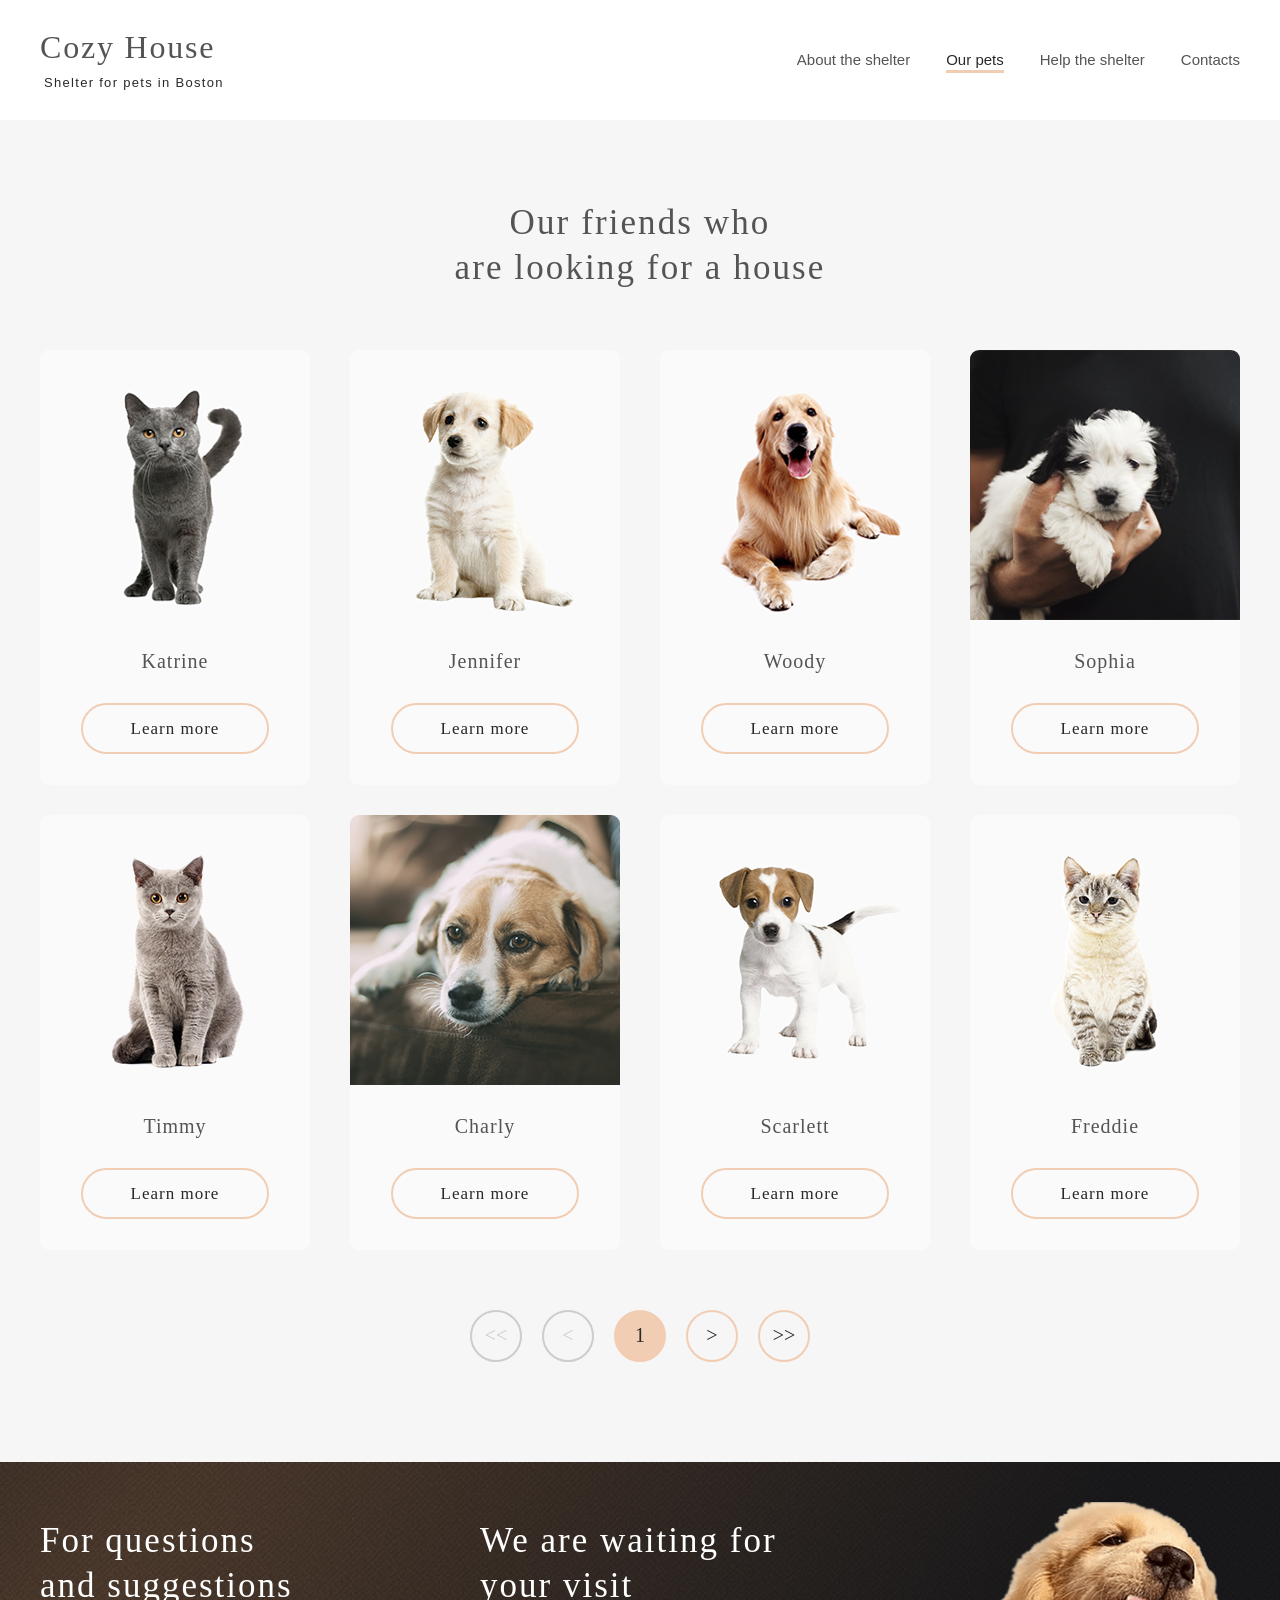
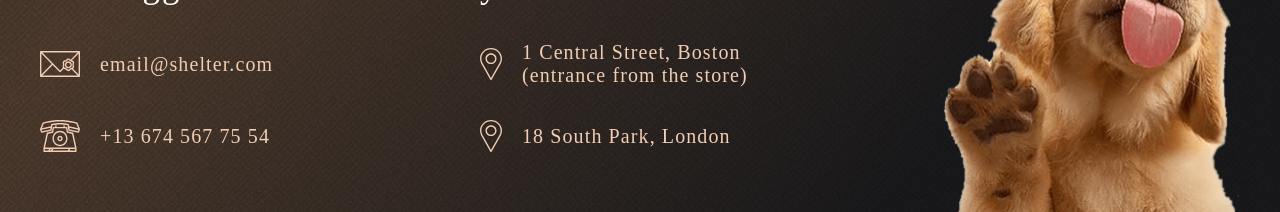
==== commit 032bebd0: "fix: add dark theme to hamburger button (on petsp page)" ====
--- a/shelter/pages/pets/index.html
+++ b/shelter/pages/pets/index.html
@@ -17,7 +17,7 @@
 				<nav class="header__navigation">
                     <div class="hamburger">
                         <input type="checkbox" class="hamburger__button">
-						<div class="hamburger__line"></div>
+						<div class="hamburger__line hamburger__line_dark"></div>
 						<div class="hamburger__layout">
 							<a href="#" class="logo">
 								<h1 class="logo__title">Cozy House</h1>
--- a/shelter/css/pets.css
+++ b/shelter/css/pets.css
@@ -344,8 +344,13 @@
   overflow: hidden;
   position: relative;
   height: 100%;
-  padding-right: 53px;
-  top: 4px;
+}
+
+@media (max-width: 767px) {
+  .hamburger {
+    padding-right: 53px;
+    top: 4px;
+  }
 }
 
 .hamburger__button {
@@ -428,15 +433,11 @@
   top: 10px;
 }
 
-.hamburger__line_dark span {
+.hamburger__line_dark {
   background-color: #000000;
 }
 
-.hamburger__line_dark span::before {
-  background-color: #000000;
-}
-
-.hamburger__line_dark span::after {
+.hamburger__line_dark::before, .hamburger__line_dark::after {
   background-color: #000000;
 }
 
@@ -479,6 +480,14 @@
           transform: rotate(-90deg);
 }
 
+.header__navigation .hamburger__button:checked + .hamburger__line_dark {
+  background-color: #F1CDB3;
+}
+
+.header__navigation .hamburger__button:checked + .hamburger__line_dark::before, .header__navigation .hamburger__button:checked + .hamburger__line_dark::after {
+  background-color: #F1CDB3;
+}
+
 .header__navigation .hamburger__button:checked ~ .hamburger__layout {
   opacity: 1;
   -webkit-transform: translateX(320px);
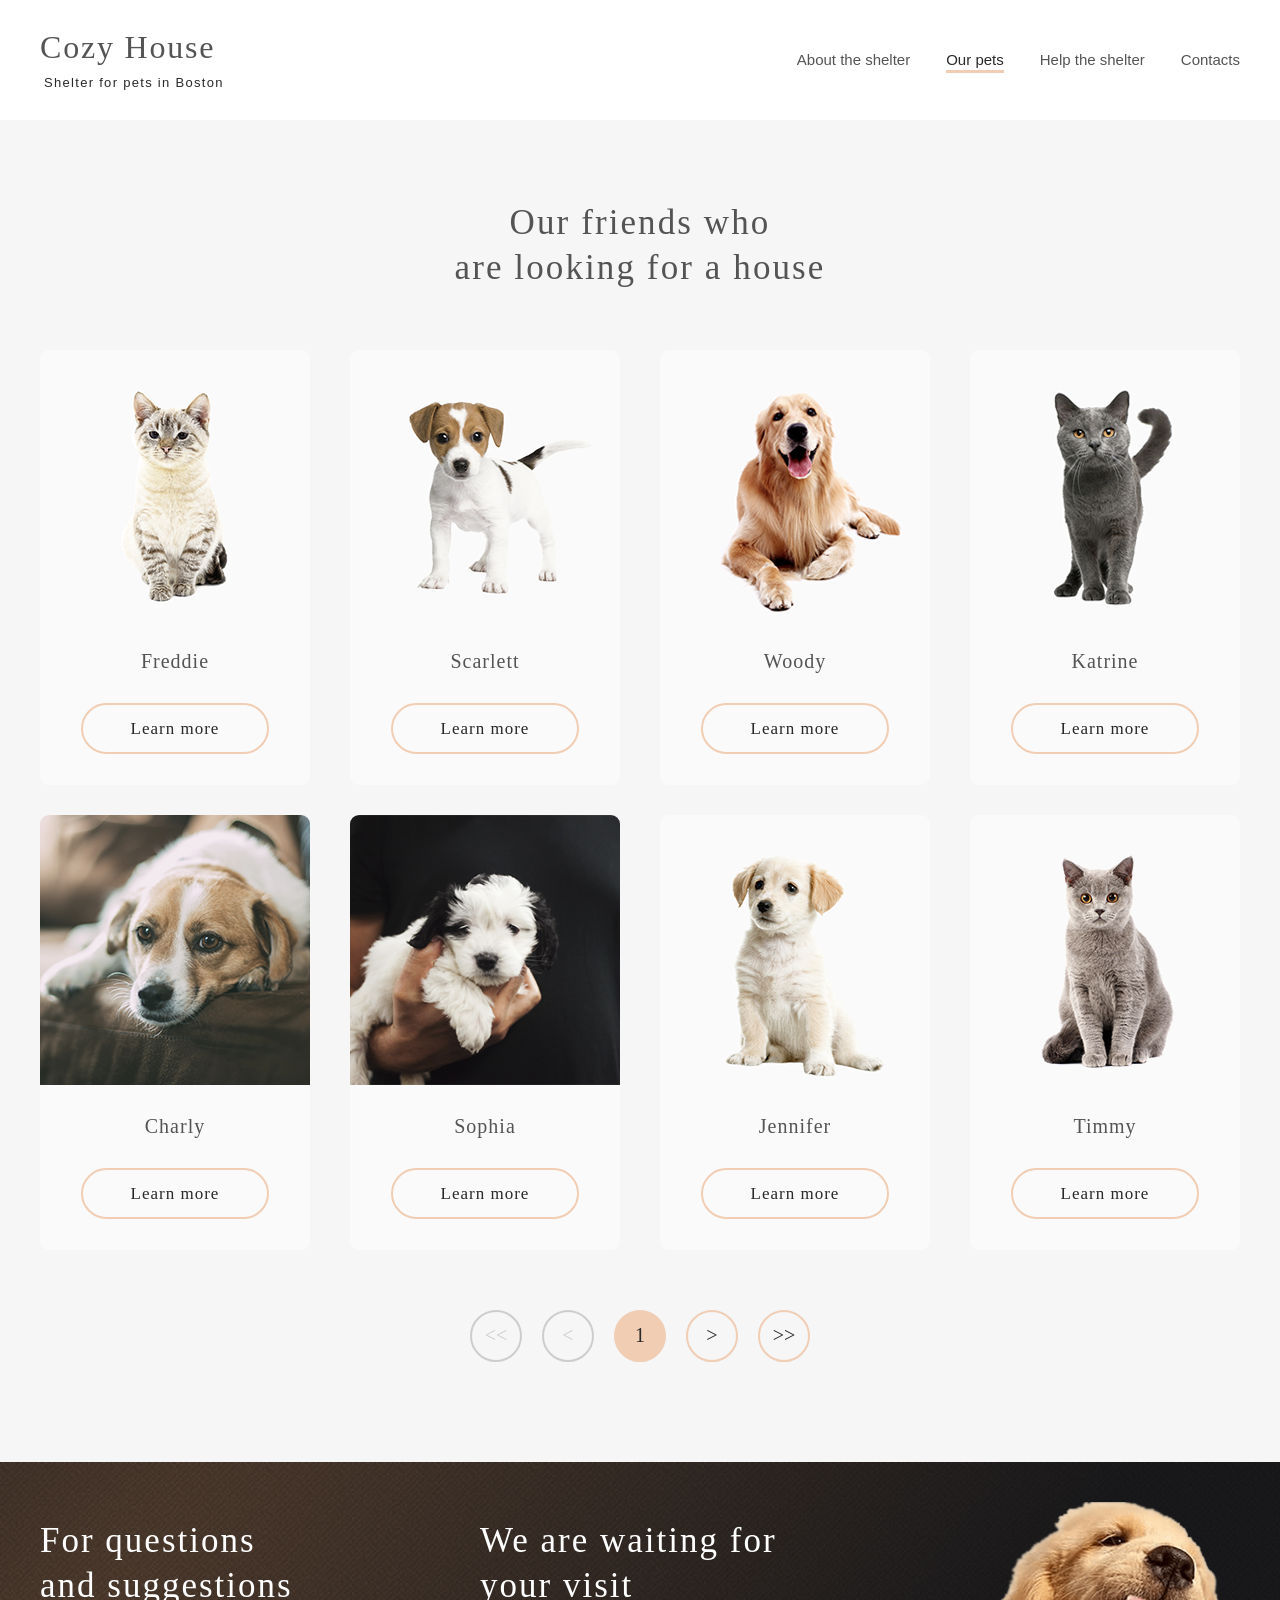
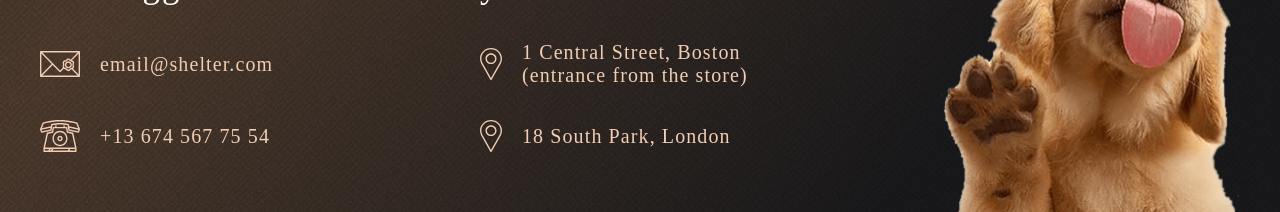
==== commit d0e1cbda: "feat: add paginator script" ====
--- a/shelter/pages/pets/index.html
+++ b/shelter/pages/pets/index.html
@@ -52,14 +52,14 @@
                 <nav class="paginator">
                     <ul class="paginator__list">
                         <li class="paginator__item">
-                            <button type="button" class="button-paginator button-paginator__disabled">
+                            <button type="button" class="button-paginator">
                                 <span class="button-paginator__inner-text">
                                     <<
                                 </span>
                             </button>
                         </li>
                         <li class="paginator__item">
-                            <button type="button" class="button-paginator button-paginator__disabled">
+                            <button type="button" class="button-paginator">
                                 <span class="button-paginator__inner-text">
                                     <
                                 </span>
--- a/shelter/css/pets.css
+++ b/shelter/css/pets.css
@@ -1290,6 +1290,19 @@
   -webkit-box-align: center;
       -ms-flex-align: center;
           align-items: center;
+  overflow: hidden;
+}
+
+@media (min-width: 768px) and (max-width: 1279px) {
+  .our-friends .wrapper {
+    width: 580px;
+  }
+}
+
+@media (max-width: 767px) {
+  .our-friends .wrapper {
+    width: 300px;
+  }
 }
 
 .our-friends h3 {
@@ -1308,7 +1321,6 @@
 @media (max-width: 767px) {
   .our-friends h3 {
     max-width: 100%;
-    padding: 0 3.13vw;
     margin-bottom: 42px;
   }
 }
@@ -1317,9 +1329,17 @@
   display: -webkit-box;
   display: -ms-flexbox;
   display: flex;
+  -webkit-box-orient: vertical;
+  -webkit-box-direction: normal;
+      -ms-flex-direction: column;
+          flex-direction: column;
+  max-height: 900px;
+  gap: 40px;
+  display: flex;
   gap: 30px 40px;
   -ms-flex-wrap: wrap;
       flex-wrap: wrap;
+  width: 1200px;
   -webkit-box-pack: center;
       -ms-flex-pack: center;
           justify-content: center;
@@ -1327,20 +1347,23 @@
 
 @media (min-width: 768px) and (max-width: 1279px) {
   .our-friends__cards {
-    padding: 0 12.24vw;
-    -webkit-column-gap: 5.21vw;
-            column-gap: 5.21vw;
-  }
-  .our-friends__cards .pet-card:nth-last-child(-n+2) {
-    display: none;
+    padding: 0 94px;
+    -webkit-column-gap: 40px;
+            column-gap: 40px;
+    width: 580px;
+    max-height: 1365px;
   }
 }
 
 @media (max-width: 767px) {
   .our-friends__cards {
-    max-width: 300px;
-  }
-  .our-friends__cards .pet-card:nth-last-child(-n+5) {
-    display: none;
-  }
-}
+    width: 270px;
+    max-height: 1365px;
+  }
+}
+
+.our-friends__cards_shifting {
+  pointer-events: none;
+  -webkit-transition: 0.5s all;
+  transition: 0.5s all;
+}
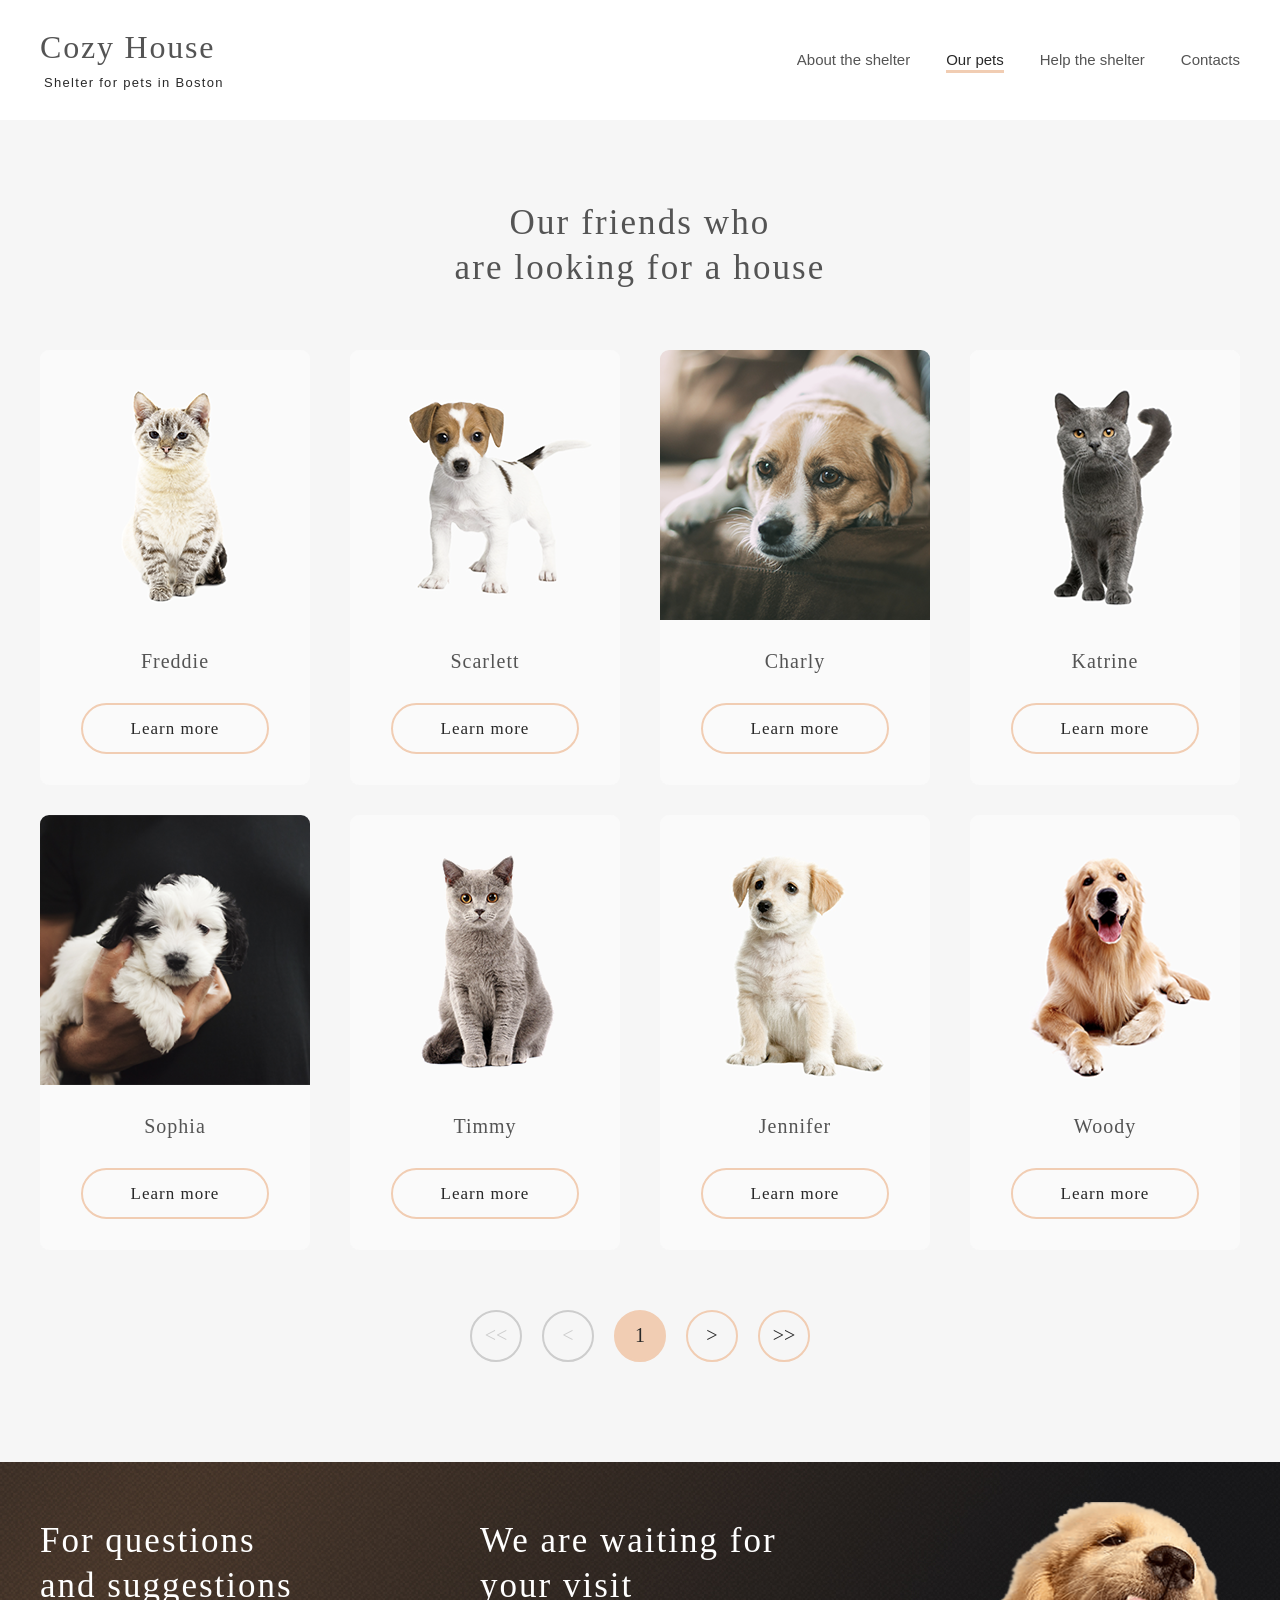
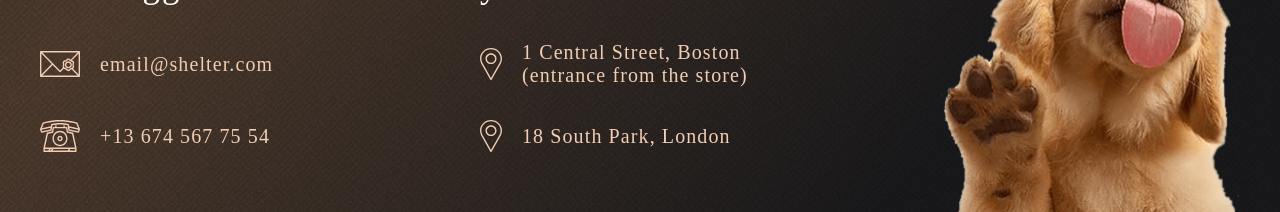
==== commit badd9c54: "fix: bug's according to the updated cross-check requirements in hamburger menu and modal window" ====
--- a/shelter/pages/pets/index.html
+++ b/shelter/pages/pets/index.html
@@ -9,6 +9,7 @@
 	</head>
 	<body>
         <header class="header header_pets">
+            <div class="overlay"></div>
 			<div class="wrapper">
                 <a href="../main/" class="logo">
                     <h1 class="logo__title logo__title_dark">Cozy House</h1>
@@ -19,7 +20,7 @@
                         <input type="checkbox" class="hamburger__button">
 						<div class="hamburger__line hamburger__line_dark"></div>
 						<div class="hamburger__layout">
-							<a href="#" class="logo">
+							<a href="../main/" class="logo">
 								<h1 class="logo__title">Cozy House</h1>
 								<span class="logo__subtitle">Shelter for pets in Boston</span>
 							</a>
@@ -157,7 +158,7 @@
 				/>
 			</div>
 		</footer>
-        <div id="pet-modal" class="pet-modal hide">
+        <div id="pet-modal" class="pet-modal">
 			<div class="pet-modal__overlay">
 				<div class="wrapper">
 					<button class="pet-modal__close-button" data-dismiss="modal">
--- a/shelter/css/pets.css
+++ b/shelter/css/pets.css
@@ -344,6 +344,7 @@
   overflow: hidden;
   position: relative;
   height: 100%;
+  z-index: 25;
 }
 
 @media (max-width: 767px) {
@@ -364,6 +365,7 @@
   outline: none;
   z-index: 5;
   opacity: 0;
+  cursor: pointer;
 }
 
 @media (max-width: 767px) {
@@ -406,10 +408,11 @@
   width: 30px;
   height: 2px;
   top: 10px;
-  z-index: 10;
+  z-index: 2;
   background-color: #F1CDB3;
   -webkit-transition: all 0.4s ease;
   transition: all 0.4s ease;
+  cursor: pointer;
 }
 
 @media (max-width: 767px) {
@@ -678,6 +681,24 @@
   display: block;
 }
 
+.overlay {
+  visibility: hidden;
+  position: fixed;
+  width: 100%;
+  height: 100vh;
+  z-index: 20;
+  opacity: 0;
+  background-color: rgba(0, 0, 0, 0.5);
+  -webkit-transition: all 0.4s ease;
+  transition: all 0.4s ease;
+}
+
+.overlay_active {
+  visibility: visible;
+  opacity: 1;
+  cursor: pointer;
+}
+
 .pet-card {
   height: 435px;
   min-width: 270px;
@@ -981,6 +1002,7 @@
 }
 
 .pet-modal {
+  visibility: hidden;
   position: fixed;
   top: 0;
   left: 0;
@@ -988,8 +1010,10 @@
   height: 100%;
   z-index: 100;
   overflow: hidden;
-  -webkit-transition: all .18s ease-in-out;
-  transition: all .18s ease-in-out;
+  scale: 0.5;
+  opacity: 0;
+  -webkit-transition: all 0.2s ease;
+  transition: all 0.2s ease;
 }
 
 .pet-modal .pet-modal__overlay {
@@ -1038,6 +1062,11 @@
 
 .pet-modal img {
   height: 100%;
+}
+
+.pet-modal_active {
+  visibility: visible;
+  opacity: 1;
 }
 
 .content-wrapper {
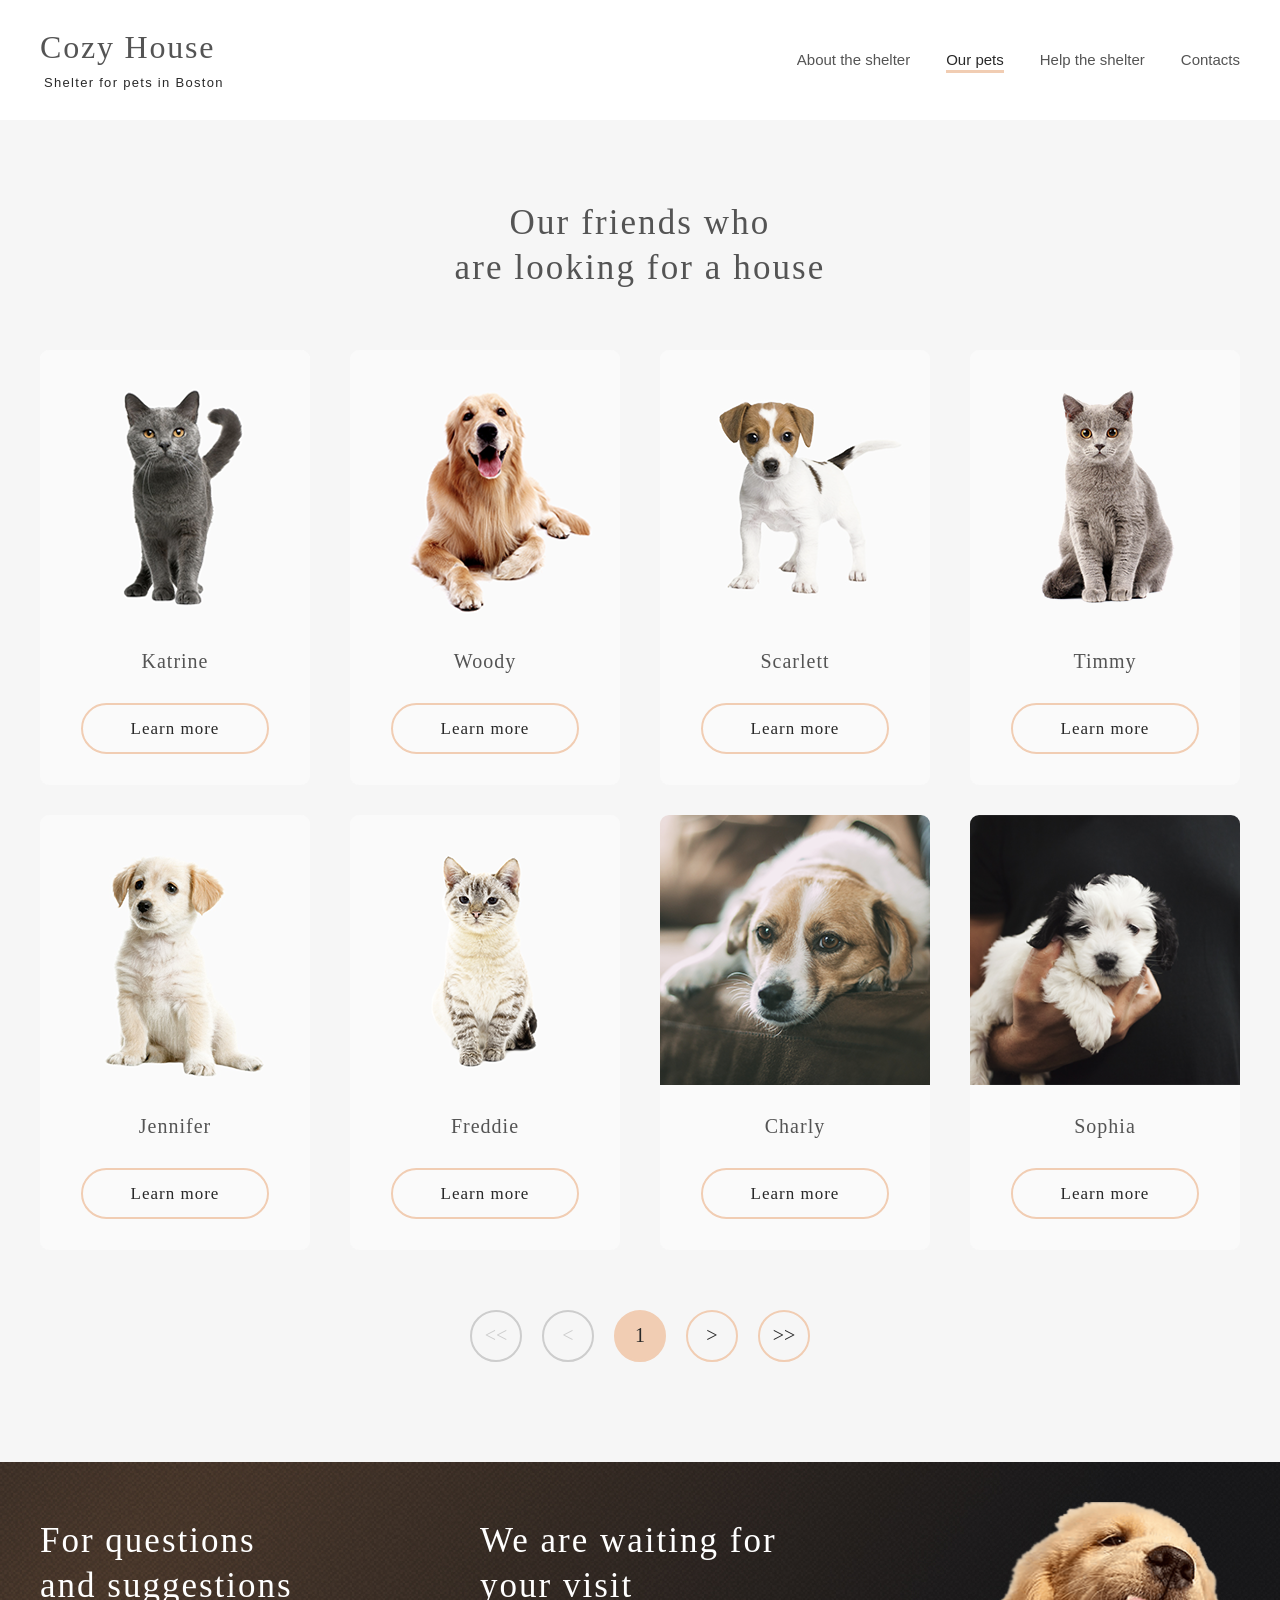
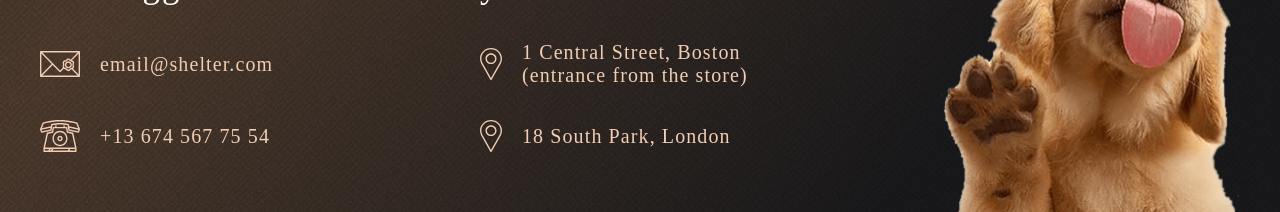
==== commit 9e61f00a: "fix: hamburger menu bugs with navigation vertical align and color on our pets page" ====
--- a/shelter/pages/pets/index.html
+++ b/shelter/pages/pets/index.html
@@ -16,13 +16,13 @@
                     <span class="logo__subtitle logo__subtitle_dark">Shelter for pets in Boston</span>
                 </a>
 				<nav class="header__navigation">
-                    <div class="hamburger">
+                    <div class="hamburger hamburger_white">
                         <input type="checkbox" class="hamburger__button">
 						<div class="hamburger__line hamburger__line_dark"></div>
 						<div class="hamburger__layout">
 							<a href="../main/" class="logo">
-								<h1 class="logo__title">Cozy House</h1>
-								<span class="logo__subtitle">Shelter for pets in Boston</span>
+								<h1 class="logo__title logo__title_dark">Cozy House</h1>
+								<span class="logo__subtitle logo__subtitle_dark">Shelter for pets in Boston</span>
 							</a>
 						</div>
                         <ul class="navigation">
--- a/shelter/css/pets.css
+++ b/shelter/css/pets.css
@@ -1,5 +1,5 @@
-@import url("http://fonts.cdnfonts.com/css/georgia");
-@import url("http://fonts.cdnfonts.com/css/arial");
+@import url("https://fonts.cdnfonts.com/css/georgia");
+@import url("https://fonts.cdnfonts.com/css/arial");
 html {
   line-height: 1.15;
   -webkit-text-size-adjust: 100%;
@@ -208,21 +208,26 @@
   .navigation {
     position: absolute;
     opacity: 0;
-    top: 188px;
+    top: 50%;
+    margin-top: -72px;
+    width: -webkit-max-content;
+    width: -moz-max-content;
+    width: max-content;
+    height: 100vh;
     -webkit-transform: translateX(125px);
             transform: translateX(125px);
-    z-index: 10;
+    z-index: 1;
     -webkit-transition: all 0.4s ease;
     transition: all 0.4s ease;
     -webkit-box-orient: vertical;
     -webkit-box-direction: normal;
         -ms-flex-direction: column;
             flex-direction: column;
+    -webkit-box-pack: center;
+        -ms-flex-pack: center;
+            justify-content: center;
     font-size: 3.2rem;
     line-height: 5.1rem;
-    width: -webkit-max-content;
-    width: -moz-max-content;
-    width: max-content;
     gap: 40.5px;
     text-align: center;
   }
@@ -270,6 +275,16 @@
   }
 }
 
+@media (max-width: 767px) {
+  .navigation__item_dark a {
+    line-height: 170%;
+    color: #545454;
+  }
+  .navigation__item_dark a:hover {
+    color: #292929;
+  }
+}
+
 .navigation__item_active a {
   color: #FAFAFA;
 }
@@ -325,10 +340,10 @@
 
 @media (max-width: 767px) {
   .navigation__item_dark-active a {
-    color: #FAFAFA;
+    color: #292929;
   }
   .navigation__item_dark-active a:hover {
-    color: #FAFAFA;
+    color: #292929;
   }
   .navigation__item_dark-active a::after {
     content: '';
@@ -352,6 +367,10 @@
     padding-right: 53px;
     top: 4px;
   }
+}
+
+.hamburger_white .hamburger__layout {
+  background-color: #FFFFFF;
 }
 
 .hamburger__button {
@@ -483,14 +502,6 @@
           transform: rotate(-90deg);
 }
 
-.header__navigation .hamburger__button:checked + .hamburger__line_dark {
-  background-color: #F1CDB3;
-}
-
-.header__navigation .hamburger__button:checked + .hamburger__line_dark::before, .header__navigation .hamburger__button:checked + .hamburger__line_dark::after {
-  background-color: #F1CDB3;
-}
-
 .header__navigation .hamburger__button:checked ~ .hamburger__layout {
   opacity: 1;
   -webkit-transform: translateX(320px);
